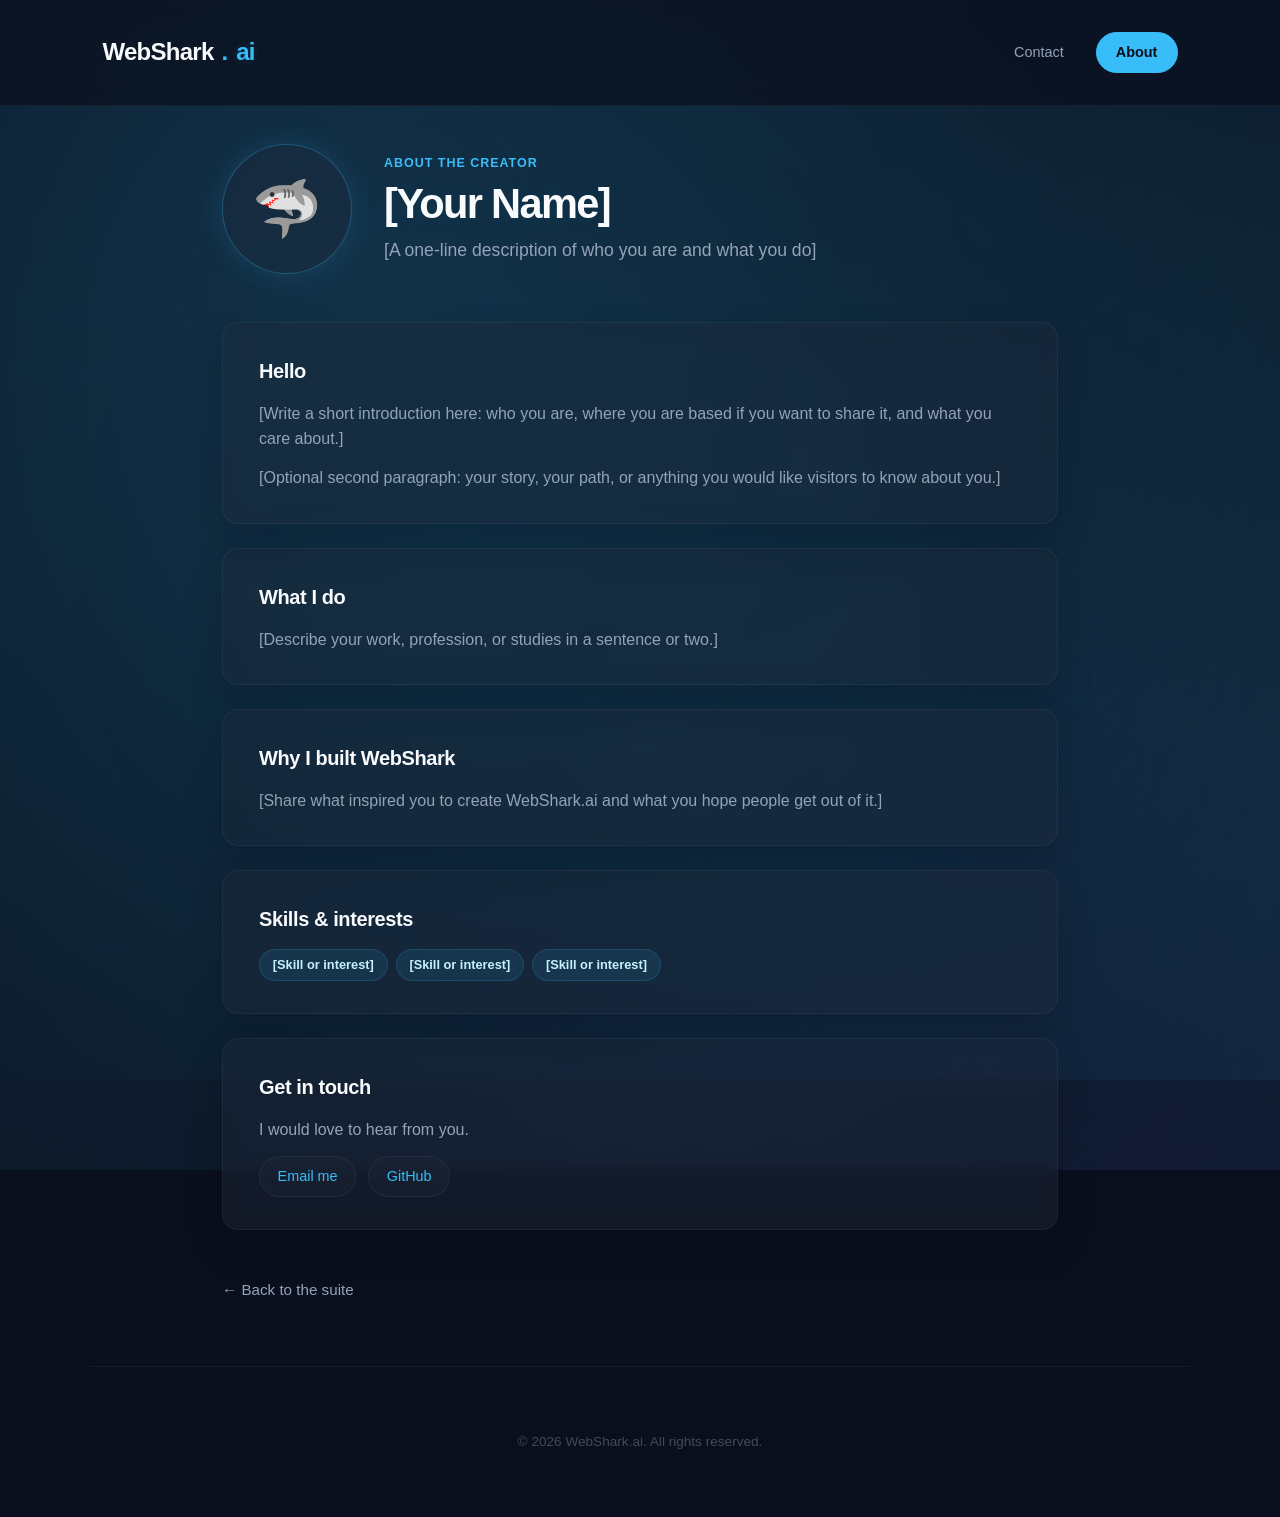
==== about.html @ a9e4b499 "Add files via upload" ====
<!DOCTYPE html>
<html lang="en">
<head>
    <meta charset="UTF-8">
    <meta name="viewport" content="width=device-width, initial-scale=1.0">
    <meta name="description" content="About the creator of WebShark.ai.">
    <meta http-equiv="Content-Security-Policy" content="default-src 'self'; script-src 'self'; style-src 'self' 'unsafe-inline'; img-src 'self' data: https:; font-src 'self' https: data:; object-src 'none'; base-uri 'self'; form-action 'self';">
    <title>About | WebShark.ai</title>
    <link rel="stylesheet" href="styles.css">
    <link rel="stylesheet" href="about.css">
</head>
<body>
    <header>
        <a href="index.html" class="logo">WebShark<span>.</span><span class="ai-glow">ai</span></a>
        <div class="header-tools">
            <nav>
                <a href="mailto:samreedcole7@gmail.com">Contact</a>
            </nav>
            <a href="about.html" class="about-btn" aria-current="page">About</a>
        </div>
    </header>

    <main class="about-main">
        <section class="about-hero">
            <div class="about-avatar" aria-hidden="true">
                <!-- Optional: replace the emoji with your photo:
                     <img src="your-photo.jpg" alt="Photo of [Your Name]"> -->
                🦈
            </div>
            <div>
                <p class="about-kicker">About the creator</p>
                <h1>[Your Name]</h1>
                <p class="about-tagline">[A one-line description of who you are and what you do]</p>
            </div>
        </section>

        <section class="about-section" aria-labelledby="about-me-title">
            <h2 id="about-me-title">Hello</h2>
            <p>[Write a short introduction here: who you are, where you are based if you want to share it, and what you care about.]</p>
            <p>[Optional second paragraph: your story, your path, or anything you would like visitors to know about you.]</p>
        </section>

        <section class="about-section" aria-labelledby="about-work-title">
            <h2 id="about-work-title">What I do</h2>
            <p>[Describe your work, profession, or studies in a sentence or two.]</p>
        </section>

        <section class="about-section" aria-labelledby="about-why-title">
            <h2 id="about-why-title">Why I built WebShark</h2>
            <p>[Share what inspired you to create WebShark.ai and what you hope people get out of it.]</p>
        </section>

        <section class="about-section" aria-labelledby="about-skills-title">
            <h2 id="about-skills-title">Skills &amp; interests</h2>
            <ul class="about-tags">
                <li>[Skill or interest]</li>
                <li>[Skill or interest]</li>
                <li>[Skill or interest]</li>
            </ul>
        </section>

        <section class="about-section" aria-labelledby="about-connect-title">
            <h2 id="about-connect-title">Get in touch</h2>
            <p>I would love to hear from you.</p>
            <div class="about-links">
                <a href="mailto:samreedcole7@gmail.com">Email me</a>
                <a href="https://github.com/sagexmeta" rel="noopener">GitHub</a>
                <!-- Add more links, for example:
                <a href="https://www.linkedin.com/in/your-profile" rel="noopener">LinkedIn</a> -->
            </div>
        </section>

        <a href="index.html" class="about-back">&larr; Back to the suite</a>
    </main>

    <footer>
        &copy; 2026 WebShark.ai. All rights reserved.
    </footer>
</body>
</html>
---- styles.css ----
:root {
    --bg-dark: #0a0f1d;
    --text-main: #f8fafc;
    --text-muted: #94a3b8;
    --accent: #38bdf8;
    --accent-glow: rgba(56, 189, 248, 0.15);
    --card-bg: rgba(30, 41, 59, 0.4);
    --card-border: rgba(255, 255, 255, 0.05);
    --current-shift-x: 0px;
    --current-shift-y: 0px;
}

* {
    box-sizing: border-box;
    margin: 0;
    padding: 0;
}

html {
    scroll-behavior: smooth;
}

body {
    font-family: -apple-system, BlinkMacSystemFont, 'Segoe UI', Roboto, Helvetica, Arial, sans-serif;
    background-color: var(--bg-dark);
    color: var(--text-main);
    overflow-x: hidden;
    line-height: 1.6;
}

body.panel-open {
    overflow: hidden;
}

.sr-only {
    position: absolute;
    width: 1px;
    height: 1px;
    padding: 0;
    margin: -1px;
    overflow: hidden;
    clip: rect(0, 0, 0, 0);
    white-space: nowrap;
    border: 0;
}

/* Ambient Living Background Animation */
body::before {
    content: '';
    position: fixed;
    top: -20%;
    left: -20%;
    width: 140%;
    height: 140%;
    background: radial-gradient(circle at 30% 40%, rgba(14, 116, 144, 0.15) 0%, transparent 40%),
                radial-gradient(circle at 70% 60%, rgba(56, 189, 248, 0.1) 0%, transparent 50%);
    background-size: 150% 150%;
    z-index: -1;
    transform: translate(var(--scroll-x, 0px), var(--scroll-y, 0px));
    will-change: transform;
    transition: transform 0.6s cubic-bezier(0.16, 1, 0.3, 1);
    animation: deepSeaDrift 28s ease-in-out infinite alternate;
}

/* Second aurora layer */
body::after {
    content: '';
    position: fixed;
    inset: -30%;
    background: radial-gradient(circle at 20% 20%, rgba(56, 189, 248, 0.16) 0%, transparent 45%),
                radial-gradient(circle at 80% 30%, rgba(45, 212, 191, 0.14) 0%, transparent 45%),
                radial-gradient(circle at 50% 80%, rgba(99, 102, 241, 0.12) 0%, transparent 50%);
    z-index: -1;
    pointer-events: none;
    background-size: 180% 180%;
    animation: auroraDrift 22s ease-in-out infinite alternate;
    will-change: background-position, transform;
}

/* Soft glow following cursor */
#cursor-glow {
    position: fixed;
    top: 0;
    left: 0;
    width: 600px;
    height: 600px;
    border-radius: 50%;
    background: radial-gradient(circle, rgba(56, 189, 248, 0.10) 0%, transparent 70%);
    transform: translate3d(var(--glow-x, 50vw), var(--glow-y, 50vh), 0) translate(-50%, -50%);
    z-index: -1;
    pointer-events: none;
    transition: opacity 0.4s ease;
    opacity: 0;
    will-change: transform;
}

body.glow-active #cursor-glow {
    opacity: 1;
}

#ocean-currents {
    position: fixed;
    inset: -15%;
    z-index: -1;
    pointer-events: none;
    overflow: hidden;
    transform: translate3d(var(--current-shift-x), var(--current-shift-y), 0);
    transition: transform 0.8s cubic-bezier(0.16, 1, 0.3, 1);
    opacity: 0.9;
}

#ocean-currents::before,
#ocean-currents::after {
    content: '';
    position: absolute;
    inset: 0;
    border-radius: 50%;
    filter: blur(26px);
    opacity: 0.55;
}

#ocean-currents::before {
    background:
        radial-gradient(circle at 20% 25%, rgba(45, 212, 191, 0.15), transparent 28%),
        linear-gradient(120deg, transparent 0%, rgba(56, 189, 248, 0.16) 38%, transparent 70%),
        linear-gradient(210deg, transparent 8%, rgba(125, 211, 252, 0.12) 48%, transparent 76%);
    background-size: 120% 120%, 150% 55%, 150% 55%;
    animation: currentRibbon 22s linear infinite;
}

#ocean-currents::after {
    inset: 8% -10%;
    background:
        radial-gradient(circle at 75% 35%, rgba(56, 189, 248, 0.13), transparent 26%),
        linear-gradient(90deg, transparent 18%, rgba(14, 165, 233, 0.16) 50%, transparent 82%);
    background-size: 120% 120%, 180% 60%;
    animation: currentRibbonReverse 30s linear infinite;
}

/* Rising bubble particles canvas */
#bubble-field {
    position: fixed;
    inset: 0;
    z-index: -1;
    pointer-events: none;
}

@keyframes auroraDrift {
    0% {
        background-position: 0% 0%;
        transform: rotate(0deg) scale(1);
    }
    50% {
        background-position: 60% 40%;
        transform: rotate(2deg) scale(1.05);
    }
    100% {
        background-position: 100% 100%;
        transform: rotate(-2deg) scale(1.02);
    }
}

@keyframes deepSeaDrift {
    0% {
        background-position: 0% 0%, 15% 20%;
    }
    100% {
        background-position: 14% 12%, 90% 86%;
    }
}

@keyframes currentRibbon {
    0% {
        transform: translate3d(-4%, -2%, 0) rotate(-5deg) scale(1);
        background-position: 0% 30%, 0% 50%, 0% 60%;
    }
    100% {
        transform: translate3d(4%, 3%, 0) rotate(5deg) scale(1.04);
        background-position: 100% 70%, 100% 45%, 100% 40%;
    }
}

@keyframes currentRibbonReverse {
    0% {
        transform: translate3d(5%, 4%, 0) rotate(4deg) scale(1.02);
        background-position: 100% 45%, 100% 50%;
    }
    100% {
        transform: translate3d(-5%, -4%, 0) rotate(-4deg) scale(1.06);
        background-position: 0% 65%, 0% 45%;
    }
}

@media (prefers-reduced-motion: reduce) {
    body::before,
    body::after,
    #ocean-currents::before,
    #ocean-currents::after {
        animation: none;
    }
    #bubble-field,
    #cursor-glow,
    #ocean-currents {
        display: none;
    }
}

/* Scroll progress bar */
#scroll-progress-bar {
    position: fixed;
    top: 0;
    left: 0;
    height: 3px;
    width: var(--scroll-progress, 0%);
    background: linear-gradient(to right, #0e7490, var(--accent), #7dd3fc);
    box-shadow: 0 0 8px rgba(56, 189, 248, 0.6);
    z-index: 1000;
    transition: width 0.1s linear;
}

/* Scroll cue chevron */
.scroll-cue {
    background: none;
    border: none;
    color: var(--text-muted);
    font-size: 0.85rem;
    font-family: inherit;
    display: flex;
    flex-direction: column;
    align-items: center;
    justify-content: center;
    gap: 0.25rem;
    cursor: pointer;
    margin-top: 1.5rem;
    letter-spacing: 0.03em;
    transition: color 0.3s ease;
    width: 100%;
    animation: cueFloat 4.4s ease-in-out infinite;
}

.scroll-cue:hover {
    color: var(--accent);
}

.scroll-cue-arrow {
    font-size: 1.4rem;
    line-height: 1;
    animation: chevronBounce 1.8s ease-in-out infinite;
}

@keyframes chevronBounce {
    0%, 100% { transform: translateY(0); opacity: 0.6; }
    50% { transform: translateY(6px); opacity: 1; }
}

@keyframes cueFloat {
    0%, 100% { transform: translateY(0); }
    50% { transform: translateY(5px); }
}

/* Back to top button */
#back-to-top {
    position: fixed;
    bottom: 2rem;
    right: 2rem;
    width: 3rem;
    height: 3rem;
    border-radius: 50%;
    border: 1px solid var(--card-border);
    background: rgba(30, 41, 59, 0.7);
    backdrop-filter: blur(8px);
    -webkit-backdrop-filter: blur(8px);
    color: var(--text-main);
    font-size: 1.3rem;
    cursor: pointer;
    display: flex;
    align-items: center;
    justify-content: center;
    z-index: 500;
    opacity: 0;
    visibility: hidden;
    transform: translateY(12px) rotate(0deg);
    transition: opacity 0.4s ease, transform 0.4s cubic-bezier(0.16, 1, 0.3, 1), visibility 0.4s;
}

#back-to-top.visible {
    opacity: 1;
    visibility: visible;
    transform: translateY(0);
}

#back-to-top:hover {
    transform: translateY(-4px) rotate(-8deg);
    border-color: rgba(56, 189, 248, 0.4);
    box-shadow: 0 10px 24px rgba(0, 0, 0, 0.3), 0 0 20px var(--accent-glow);
}

/* Visible focus states */
a:focus-visible,
button:focus-visible,
input:focus-visible,
.card:focus-visible {
    outline: 2px solid var(--accent);
    outline-offset: 4px;
    box-shadow: 0 0 0 6px rgba(56, 189, 248, 0.15);
    border-radius: 4px;
}

/* Suite search box */
.suite-search-wrap {
    display: flex;
    justify-content: center;
    align-items: center;
    gap: 0.75rem;
    width: 100%;
    flex-wrap: wrap;
}

.suite-search {
    width: 100%;
    max-width: 420px;
    padding: 0.85rem 1.25rem;
    border-radius: 100px;
    border: 1px solid var(--card-border);
    background: rgba(30, 41, 59, 0.4);
    color: var(--text-main);
    font-size: 0.95rem;
    font-family: inherit;
    backdrop-filter: blur(8px);
    -webkit-backdrop-filter: blur(8px);
    transition: border-color 0.3s ease, box-shadow 0.3s ease;
}

.suite-search::placeholder {
    color: var(--text-muted);
}

.suite-search:focus {
    outline: none;
    border-color: rgba(56, 189, 248, 0.5);
    box-shadow: 0 0 0 4px rgba(56, 189, 248, 0.12);
}

.suite-toolbar {
    grid-column: 1 / -1;
    display: flex;
    flex-direction: column;
    align-items: center;
    gap: 0.75rem;
    text-align: center;
}

.suite-title {
    font-size: 1.35rem;
    font-weight: 700;
    letter-spacing: -0.02em;
}

.suite-results,
.suite-active-filter {
    color: var(--text-muted);
    font-size: 0.9rem;
}

.suite-clear {
    border: 1px solid var(--card-border);
    border-radius: 100px;
    padding: 0.65rem 1rem;
    background: rgba(30, 41, 59, 0.4);
    color: var(--text-main);
    font-family: inherit;
    font-size: 0.85rem;
    cursor: pointer;
    transition: border-color 0.25s ease, color 0.25s ease, box-shadow 0.25s ease, transform 0.2s ease;
}

.suite-clear:hover {
    border-color: rgba(56, 189, 248, 0.4);
    color: var(--accent);
    transform: translateY(-1px);
}

.suite-clear[hidden] {
    display: none;
}

/* Suite chip filter */
.suite-chips {
    grid-column: 1 / -1;
    display: flex;
    flex-wrap: wrap;
    justify-content: center;
    gap: 0.5rem;
    margin: 0.25rem 0 0.5rem 0;
}

.chip {
    font-family: inherit;
    font-size: 0.8rem;
    font-weight: 500;
    letter-spacing: 0.02em;
    color: var(--text-muted);
    background: rgba(30, 41, 59, 0.35);
    border: 1px solid var(--card-border);
    border-radius: 100px;
    padding: 0.4rem 0.95rem;
    cursor: pointer;
    backdrop-filter: blur(8px);
    -webkit-backdrop-filter: blur(8px);
    transition: color 0.25s ease, background 0.25s ease, border-color 0.25s ease, box-shadow 0.25s ease, transform 0.2s ease;
}

.chip:hover {
    color: var(--text-main);
    border-color: rgba(56, 189, 248, 0.3);
}

.chip.is-active {
    color: var(--bg-dark);
    background: var(--accent);
    border-color: var(--accent);
    box-shadow: 0 0 18px var(--accent-glow);
}

.chip.is-active:hover {
    color: var(--bg-dark);
    background: #7dd3fc;
    border-color: #7dd3fc;
}

.chip:focus-visible {
    outline: 2px solid var(--accent);
    outline-offset: 3px;
}

.suite-empty-state {
    grid-column: 1 / -1;
    text-align: center;
    color: var(--text-muted);
    padding: 2rem 0;
}

.card.filtered-out {
    display: none;
}

/* Card 3D Perspective */
.suite-grid {
    perspective: 1200px;
}

.card {
    transform-style: preserve-3d;
    transition: transform 0.5s cubic-bezier(0.16, 1, 0.3, 1),
                border-color 0.5s ease,
                box-shadow 0.5s ease;
}

/* Ambient Audio Toggle */
#audio-toggle-wrap {
    position: fixed;
    bottom: 2rem;
    left: 2rem;
    z-index: 500;
}

#yt-audio-player {
    position: absolute;
    width: 1px;
    height: 1px;
    overflow: hidden;
    opacity: 0;
    pointer-events: none;
}

#audio-toggle {
    width: 3rem;
    height: 3rem;
    border-radius: 50%;
    border: 1px solid var(--card-border);
    background: rgba(30, 41, 59, 0.7);
    backdrop-filter: blur(8px);
    -webkit-backdrop-filter: blur(8px);
    color: var(--text-main);
    font-size: 1.2rem;
    cursor: pointer;
    display: flex;
    align-items: center;
    justify-content: center;
    transition: transform 0.3s ease, border-color 0.3s ease, box-shadow 0.3s ease;
    animation: utilityBob 5.4s ease-in-out infinite;
}

#audio-toggle:hover {
    transform: scale(1.08);
    border-color: rgba(56, 189, 248, 0.4);
    box-shadow: 0 0 20px var(--accent-glow);
}

#audio-toggle[aria-pressed="true"] {
    border-color: rgba(56, 189, 248, 0.6);
    color: var(--accent);
}

/* Click Bite Feedback */
.card.bite-active {
    animation: cardBite 0.4s ease;
}

@keyframes cardBite {
    0% { transform: scale(1); }
    35% { transform: scale(0.96); }
    60% { transform: scale(1.02); }
    100% { transform: scale(1); }
}

.bite-mark {
    position: absolute;
    font-size: 1.6rem;
    pointer-events: none;
    z-index: 5;
    animation: biteMarkPop 0.6s ease forwards;
}

@keyframes biteMarkPop {
    0% { opacity: 0; transform: scale(0.4) rotate(-10deg); }
    40% { opacity: 1; transform: scale(1.1) rotate(4deg); }
    100% { opacity: 0; transform: scale(1.3) rotate(8deg); }
}

/* Swarm Easter Egg */
#shark-swarm {
    position: fixed;
    inset: 0;
    z-index: 9998;
    pointer-events: none;
    overflow: hidden;
}

.swarm-shark {
    position: absolute;
    font-size: 1.8rem;
    opacity: 0.9;
    animation: swarmSwim linear forwards;
    transform: scaleX(-1);
}

@keyframes swarmSwim {
    from { transform: scaleX(-1) translateX(0); }
    to { transform: scaleX(-1) translateX(calc(100vw + 100px)); }
}

@media (prefers-reduced-motion: reduce) {
    .scroll-cue-arrow,
    .card.bite-active,
    .bite-mark,
    .swarm-shark {
        animation: none;
    }
}

/* Header Navigation */
header {
    display: flex;
    justify-content: space-between;
    align-items: center;
    padding: 2rem 8%;
    position: fixed;
    width: 100%;
    top: 0;
    z-index: 100;
    background: rgba(10, 15, 29, 0.7);
    backdrop-filter: blur(12px);
    -webkit-backdrop-filter: blur(12px);
    border-bottom: 1px solid var(--card-border);
    animation: slideDown 0.8s cubic-bezier(0.16, 1, 0.3, 1);
}

.logo {
    font-size: 1.5rem;
    font-weight: 700;
    letter-spacing: -0.03em;
    color: var(--text-main);
    display: flex;
    align-items: center;
    gap: 0.5rem;
    text-decoration: none;
    transition: transform 0.3s ease;
}

.logo:hover {
    transform: scale(1.02);
}

.logo span {
    color: var(--accent);
}

/* Ambient AI Pulse Animation */
.logo .ai-glow {
    color: var(--accent);
    position: relative;
    display: inline-block;
    text-shadow: 0 0 10px rgba(56, 189, 248, 0.2);
    animation: aiPulse 3s cubic-bezier(0.4, 0, 0.6, 1) infinite;
    will-change: opacity, text-shadow;
}

.logo:hover .ai-glow {
    animation: aiCompute 1s cubic-bezier(0.4, 0, 0.2, 1) infinite;
    color: #fff;
}

nav a {
    color: var(--text-muted);
    text-decoration: none;
    font-size: 0.9rem;
    font-weight: 500;
    margin-left: 2.5rem;
    position: relative;
    padding: 0.2rem 0;
    transition: color 0.3s ease;
    display: inline-block;
}

.header-tools {
    display: flex;
    align-items: center;
    gap: 2rem;
}

.visitor-counter {
    display: flex;
    align-items: baseline;
    gap: 0.45rem;
    margin: 0;
    color: var(--text-muted);
    font-size: 0.75rem;
    letter-spacing: 0.04em;
}

.visitor-counter-label {
    text-transform: uppercase;
}

#visitor-count {
    color: var(--accent);
    font-size: 0.9rem;
    font-weight: 700;
    font-variant-numeric: tabular-nums;
}

nav a:hover {
    color: var(--text-main);
}

nav a::after {
    content: '';
    position: absolute;
    bottom: 0;
    left: 0;
    width: 100%;
    height: 1px;
    background: var(--accent);
    transform: scaleX(0);
    transform-origin: right;
    transition: transform 0.4s cubic-bezier(0.16, 1, 0.3, 1);
}

nav a:hover::after {
    transform: scaleX(1);
    transform-origin: left;
}

/* Hero Section */
.hero {
    min-height: 100vh;
    display: flex;
    flex-direction: column;
    justify-content: center;
    align-items: center;
    text-align: center;
    padding: 8rem 2rem 4rem 2rem;
    max-width: 900px;
    margin: 0 auto;
    width: 100%;
    position: relative;
    isolation: isolate;
}

.hero::before,
.hero::after {
    content: '';
    position: absolute;
    pointer-events: none;
    z-index: -1;
}

.hero::before {
    width: min(80vw, 720px);
    height: min(80vw, 720px);
    top: 6rem;
    left: 50%;
    transform: translateX(-50%);
    background: radial-gradient(circle, rgba(56, 189, 248, 0.18) 0%, rgba(56, 189, 248, 0.08) 35%, transparent 68%);
    filter: blur(18px);
    animation: heroBloom 8.5s ease-in-out infinite;
}

.hero::after {
    width: min(60vw, 520px);
    height: min(60vw, 520px);
    top: 8rem;
    left: 50%;
    transform: translateX(-50%);
    border-radius: 50%;
    border: 1px solid rgba(125, 211, 252, 0.14);
    animation: heroHaloSpin 18s linear infinite;
}

.badge {
    appearance: none;
    background: rgba(56, 189, 248, 0.1);
    border: 1px solid rgba(56, 189, 248, 0.2);
    color: var(--accent);
    padding: 0.5rem 1.2rem;
    border-radius: 100px;
    font-size: 0.8rem;
    font-weight: 600;
    letter-spacing: 0.05em;
    margin-bottom: 2rem;
    animation: fadeIn 1s ease-out;
    cursor: pointer;
    user-select: none;
    transition: background 0.3s ease, border-color 0.3s ease, color 0.3s ease, transform 0.2s ease;
    box-shadow: 0 0 0 rgba(56, 189, 248, 0);
    animation: fadeIn 1s ease-out, badgeFloat 5s ease-in-out infinite 1s;
}

.badge:hover {
    background: rgba(56, 189, 248, 0.2);
    transform: scale(1.03);
}

.badge.shark-active {
    background: rgba(244, 63, 94, 0.15);
    border-color: rgba(244, 63, 94, 0.4);
    color: #f43f5e;
}

.badge.shark-active:hover {
    background: rgba(244, 63, 94, 0.25);
}

h1 {
    font-size: 3.5rem;
    font-weight: 800;
    letter-spacing: -0.04em;
    line-height: 1.15;
    margin-bottom: 1.5rem;
    animation: slideUp 1s cubic-bezier(0.16, 1, 0.3, 1);
    text-shadow: 0 0 24px rgba(56, 189, 248, 0.08);
}

h1 span {
    background: linear-gradient(to right, #fff, var(--accent));
    -webkit-background-clip: text;
    -webkit-text-fill-color: transparent;
}

.hero p {
    font-size: 1.2rem;
    color: var(--text-muted);
    max-width: 600px;
    margin-bottom: 3rem;
    animation: slideUp 1.2s cubic-bezier(0.16, 1, 0.3, 1);
}

/* Interactive Suite Grid */
.suite-grid {
    display: grid;
    grid-template-columns: repeat(auto-fit, minmax(280px, 1fr));
    gap: 2rem;
    width: 100%;
    max-width: 1100px;
    padding: 4rem 2rem;
    margin: 0 auto;
}

.reveal {
    opacity: 0;
    transform: translateY(30px);
    transition: opacity 0.8s cubic-bezier(0.16, 1, 0.3, 1), 
                transform 0.8s cubic-bezier(0.16, 1, 0.3, 1);
}

.reveal.active {
    opacity: 1;
    transform: translateY(0);
}

.card {
    background: var(--card-bg);
    border: 1px solid var(--card-border);
    border-radius: 16px;
    padding: 2.5rem;
    backdrop-filter: blur(8px);
    -webkit-backdrop-filter: blur(8px);
    transition: transform 0.5s cubic-bezier(0.16, 1, 0.3, 1), 
                border-color 0.5s ease, 
                box-shadow 0.5s ease;
    position: relative;
    overflow: hidden;
    box-shadow: 0 18px 36px rgba(2, 6, 23, 0.18);
    text-decoration: none;
    color: inherit;
}

.card > * {
    position: relative;
    z-index: 2;
}

.card::before {
    content: '';
    position: absolute;
    top: 0;
    left: 0;
    width: 100%;
    height: 100%;
    background: radial-gradient(350px circle at var(--mouse-x, 50%) var(--mouse-y, 50%), rgba(56, 189, 248, 0.08), transparent 60%);
    z-index: 1;
    opacity: 0;
    transition: opacity 0.4s ease;
    pointer-events: none;
}

.card::after {
    content: '';
    position: absolute;
    inset: -35%;
    background: linear-gradient(
        120deg,
        transparent 28%,
        rgba(125, 211, 252, 0.05) 42%,
        rgba(125, 211, 252, 0.22) 50%,
        rgba(45, 212, 191, 0.08) 58%,
        transparent 72%
    );
    opacity: 0.8;
    transform: translateX(-65%) rotate(8deg);
    animation: cardCurrentSweep 8s linear infinite;
    animation-delay: var(--card-phase, 0s);
    z-index: 1;
    pointer-events: none;
}

.card:hover::before {
    opacity: 1;
}

.card:hover {
    transform: translateY(-6px) scale(1.01);
    border-color: rgba(56, 189, 248, 0.3);
    box-shadow: 0 20px 40px rgba(0, 0, 0, 0.3), 0 0 30px var(--accent-glow);
}

.card-icon {
    font-size: 2rem;
    margin-bottom: 1.5rem;
    color: var(--accent);
    display: inline-block;
    transition: transform 0.4s cubic-bezier(0.175, 0.885, 0.32, 1.275), filter 0.3s ease;
    animation: iconDrift 4.8s ease-in-out infinite;
    animation-delay: var(--card-phase, 0s);
}

.card:hover .card-icon {
    transform: scale(1.2) rotate(5deg);
}

.card h3 {
    font-size: 1.3rem;
    font-weight: 600;
    margin-bottom: 0.75rem;
    letter-spacing: -0.01em;
    transition: color 0.3s ease;
}

.card-meta {
    display: flex;
    flex-wrap: wrap;
    gap: 0.45rem;
    margin-bottom: 0.85rem;
}

.card-pill {
    display: inline-flex;
    align-items: center;
    padding: 0.2rem 0.6rem;
    border-radius: 100px;
    background: rgba(56, 189, 248, 0.1);
    border: 1px solid rgba(56, 189, 248, 0.16);
    color: #c5f1ff;
    font-size: 0.72rem;
    font-weight: 600;
    letter-spacing: 0.03em;
    text-transform: uppercase;
}

.card-pill-external {
    background: rgba(255, 255, 255, 0.05);
    border-color: rgba(255, 255, 255, 0.08);
    color: var(--text-muted);
}

.card:hover h3 {
    color: var(--accent);
}

.card p {
    color: var(--text-muted);
    font-size: 0.95rem;
}

.feedback-harbor {
    width: 100%;
    max-width: 1100px;
    margin: 0 auto 4rem auto;
    padding: 0 2rem 2rem 2rem;
}

.feedback-shell {
    background: rgba(30, 41, 59, 0.32);
    border: 1px solid var(--card-border);
    border-radius: 24px;
    padding: 2rem;
    backdrop-filter: blur(10px);
    -webkit-backdrop-filter: blur(10px);
    box-shadow: 0 24px 48px rgba(2, 6, 23, 0.24);
}

.feedback-intro {
    display: flex;
    flex-direction: column;
    gap: 0.8rem;
    margin-bottom: 1.75rem;
}

.feedback-kicker {
    color: var(--accent);
    font-size: 0.78rem;
    font-weight: 700;
    letter-spacing: 0.08em;
    text-transform: uppercase;
}

.feedback-intro h2 {
    font-size: 1.9rem;
    letter-spacing: -0.03em;
}

.feedback-intro p,
.feedback-note,
.feedback-summary {
    color: var(--text-muted);
}

.feedback-layout {
    display: grid;
    grid-template-columns: minmax(280px, 360px) minmax(0, 1fr);
    gap: 1.5rem;
    align-items: start;
}

.feedback-form,
.feedback-board {
    background: rgba(10, 15, 29, 0.52);
    border: 1px solid var(--card-border);
    border-radius: 18px;
    padding: 1.35rem;
}

.feedback-form {
    display: flex;
    flex-direction: column;
    gap: 1rem;
}

.feedback-field {
    display: flex;
    flex-direction: column;
    gap: 0.55rem;
}

.feedback-field label,
.feedback-field legend {
    font-size: 0.9rem;
    font-weight: 600;
    color: var(--text-main);
}

.feedback-apps-field {
    border: none;
    padding: 0;
    margin: 0;
}

.feedback-input,
.feedback-select,
.feedback-textarea {
    width: 100%;
    border: 1px solid var(--card-border);
    border-radius: 12px;
    background: rgba(30, 41, 59, 0.55);
    color: var(--text-main);
    font: inherit;
    padding: 0.8rem 0.95rem;
    transition: border-color 0.25s ease, box-shadow 0.25s ease;
}

.feedback-input::placeholder,
.feedback-textarea::placeholder {
    color: var(--text-muted);
}

.feedback-input:focus,
.feedback-select:focus,
.feedback-textarea:focus {
    outline: none;
    border-color: rgba(56, 189, 248, 0.5);
    box-shadow: 0 0 0 4px rgba(56, 189, 248, 0.12);
}

.feedback-textarea {
    min-height: 160px;
    resize: vertical;
}

.feedback-meta {
    display: flex;
    justify-content: flex-end;
    color: var(--text-muted);
    font-size: 0.78rem;
}

.feedback-apps {
    display: flex;
    flex-wrap: wrap;
    gap: 0.65rem;
}

.feedback-app-option {
    position: relative;
}

.feedback-app-option input {
    position: absolute;
    opacity: 0;
    pointer-events: none;
}

.feedback-app-option label {
    display: inline-flex;
    align-items: center;
    min-height: 2.2rem;
    padding: 0.45rem 0.9rem;
    border-radius: 999px;
    border: 1px solid var(--card-border);
    background: rgba(30, 41, 59, 0.45);
    color: var(--text-muted);
    cursor: pointer;
    transition: transform 0.2s ease, border-color 0.2s ease, color 0.2s ease, box-shadow 0.2s ease;
}

.feedback-app-option label:hover {
    transform: translateY(-1px);
    border-color: rgba(56, 189, 248, 0.3);
    color: var(--text-main);
}

.feedback-app-option input:checked + label {
    color: var(--bg-dark);
    background: var(--accent);
    border-color: var(--accent);
    box-shadow: 0 0 18px var(--accent-glow);
}

.feedback-app-option input:focus-visible + label {
    outline: 2px solid var(--accent);
    outline-offset: 3px;
}

.feedback-submit {
    border: none;
    border-radius: 12px;
    padding: 0.85rem 1rem;
    background: linear-gradient(135deg, #38bdf8, #7dd3fc);
    color: var(--bg-dark);
    font: inherit;
    font-weight: 700;
    cursor: pointer;
    transition: transform 0.2s ease, box-shadow 0.2s ease, opacity 0.2s ease;
}

.feedback-submit:hover {
    transform: translateY(-1px);
    box-shadow: 0 10px 22px rgba(56, 189, 248, 0.22);
}

.feedback-submit:disabled {
    cursor: not-allowed;
    opacity: 0.6;
    transform: none;
    box-shadow: none;
}

.feedback-board-header {
    display: flex;
    justify-content: space-between;
    gap: 1rem;
    align-items: baseline;
    margin-bottom: 1rem;
}

.feedback-board-header h3 {
    font-size: 1rem;
    letter-spacing: 0.01em;
}

.feedback-entries {
    display: flex;
    flex-direction: column;
    gap: 0.9rem;
}

.feedback-empty {
    color: var(--text-muted);
    text-align: center;
    padding: 2rem 1rem;
}

.feedback-entry {
    border: 1px solid var(--card-border);
    border-radius: 16px;
    background: rgba(30, 41, 59, 0.45);
    padding: 1rem;
    display: flex;
    flex-direction: column;
    gap: 0.8rem;
}

.feedback-entry-header {
    display: flex;
    justify-content: space-between;
    gap: 1rem;
    align-items: flex-start;
}

.feedback-entry-author {
    display: flex;
    flex-direction: column;
    gap: 0.15rem;
}

.feedback-entry-author strong {
    font-size: 0.98rem;
}

.feedback-entry-date,
.feedback-rating,
.feedback-vote-count {
    color: var(--text-muted);
    font-size: 0.8rem;
}

.feedback-rating {
    color: #fde68a;
    white-space: nowrap;
}

.feedback-entry-message {
    color: var(--text-main);
    line-height: 1.55;
}

.feedback-entry-apps {
    display: flex;
    flex-wrap: wrap;
    gap: 0.45rem;
}

.feedback-entry-app {
    padding: 0.2rem 0.55rem;
    border-radius: 999px;
    background: rgba(56, 189, 248, 0.1);
    border: 1px solid rgba(56, 189, 248, 0.16);
    color: #c5f1ff;
    font-size: 0.72rem;
    font-weight: 600;
    letter-spacing: 0.03em;
    text-transform: uppercase;
}

.feedback-entry-actions {
    display: flex;
    align-items: center;
    gap: 0.55rem;
}

.feedback-vote-button {
    display: inline-flex;
    align-items: center;
    justify-content: center;
    width: 2rem;
    height: 2rem;
    border-radius: 999px;
    border: 1px solid var(--card-border);
    background: rgba(10, 15, 29, 0.48);
    color: var(--text-muted);
    font: inherit;
    cursor: pointer;
    transition: transform 0.2s ease, border-color 0.2s ease, color 0.2s ease, background 0.2s ease;
}

.feedback-vote-button:hover {
    transform: translateY(-1px);
    color: var(--text-main);
    border-color: rgba(56, 189, 248, 0.3);
}

.feedback-vote-button.is-active {
    color: var(--bg-dark);
    background: var(--accent);
    border-color: var(--accent);
}

/* Custom Dynamic Shark Cursor Layout */
.shark-cursor-mode, .shark-cursor-mode * {
    cursor: none !important;
}

#custom-shark-cursor {
    position: fixed;
    top: 0;
    left: 0;
    font-size: 2.5rem;
    pointer-events: none;
    z-index: 99999;
    transform: translate(-50%, -50%);
    display: none;
    user-select: none;
    will-change: transform;
}

.shark-cursor-mode #custom-shark-cursor {
    display: block;
}

/* Black & White Emojis with Hover Color Effect */
.card-icon,
#custom-shark-cursor,
.swarm-shark,
.fin,
.audio-icon,
.scroll-cue-arrow {
    filter: grayscale(100%);
    transition: filter 0.3s ease, transform 0.3s ease;
}

.card-icon:hover,
#custom-shark-cursor:hover,
.swarm-shark:hover,
.fin:hover,
.audio-icon:hover,
.scroll-cue-arrow:hover,
.card:hover .card-icon {
    filter: grayscale(0%);
}

/* Footer */
footer {
    text-align: center;
    padding: 4rem 2rem;
    color: rgba(148, 163, 184, 0.4);
    font-size: 0.85rem;
    border-top: 1px solid var(--card-border);
    max-width: 1100px;
    margin: 0 auto;
}

/* Keyframe Animations */
@keyframes fadeIn {
    from { opacity: 0; }
    to { opacity: 1; }
}

@keyframes slideUp {
    from { opacity: 0; transform: translateY(30px); }
    to { opacity: 1; transform: translateY(0); }
}

@keyframes slideDown {
    from { opacity: 0; transform: translateY(-20px); }
    to { opacity: 1; transform: translateY(0); }
}

@keyframes badgeFloat {
    0%, 100% {
        box-shadow: 0 0 0 rgba(56, 189, 248, 0);
        border-color: rgba(56, 189, 248, 0.2);
    }
    50% {
        box-shadow: 0 12px 30px rgba(56, 189, 248, 0.12);
        border-color: rgba(125, 211, 252, 0.4);
    }
}

@keyframes heroBloom {
    0%, 100% {
        opacity: 0.65;
        transform: translateX(-50%) scale(0.96);
    }
    50% {
        opacity: 1;
        transform: translateX(-50%) scale(1.04);
    }
}

@keyframes heroHaloSpin {
    0% {
        opacity: 0.14;
        transform: translateX(-50%) rotate(0deg) scale(0.96);
    }
    50% {
        opacity: 0.22;
        transform: translateX(-50%) rotate(180deg) scale(1.02);
    }
    100% {
        opacity: 0.14;
        transform: translateX(-50%) rotate(360deg) scale(0.96);
    }
}

@keyframes cardCurrentSweep {
    0% {
        transform: translateX(-68%) rotate(8deg);
    }
    100% {
        transform: translateX(68%) rotate(8deg);
    }
}

@keyframes iconDrift {
    0%, 100% {
        opacity: 0.88;
    }
    50% {
        opacity: 1;
    }
}

@keyframes utilityBob {
    0%, 100% {
        box-shadow: 0 0 0 rgba(56, 189, 248, 0);
    }
    50% {
        box-shadow: 0 0 18px rgba(56, 189, 248, 0.12);
    }
}

@keyframes aiPulse {
    0%, 100% {
        opacity: 0.8;
        text-shadow: 0 0 8px rgba(56, 189, 248, 0.1);
        transform: scale(1);
    }
    50% {
        opacity: 1;
        text-shadow: 0 0 18px rgba(56, 189, 248, 0.6), 0 0 28px rgba(56, 189, 248, 0.2);
        transform: scale(1.03);
    }
}

@keyframes aiCompute {
    0%, 100% {
        text-shadow: 0 0 12px rgba(56, 189, 248, 0.4);
    }
    50% {
        text-shadow: 0 0 22px rgba(56, 189, 248, 0.8), 0 0 30px rgba(56, 189, 248, 0.4);
    }
}

@media (max-width: 768px) {
    h1 { font-size: 2.5rem; }
    header { padding: 1.5rem 5%; }
    .header-tools {
        gap: 1rem;
    }
    nav { display: none; }
    .header-tools { gap: 0; }
    .hero::before,
    .hero::after {
        width: min(100vw, 520px);
        height: min(100vw, 520px);
    }
    .suite-search-wrap {
        flex-direction: column;
    }
    .suite-clear {
        width: 100%;
        max-width: 420px;
    }
    .feedback-layout {
        grid-template-columns: 1fr;
    }
    .feedback-board-header,
    .feedback-entry-header {
        flex-direction: column;
        align-items: flex-start;
    }
}

.hero-title {
  color: #f8fafc;
  font-family: system-ui, sans-serif;
  font-size: 3.5rem;
  font-weight: 800;
}

.shimmer-word {
  background: linear-gradient(
    to right,
    #38bdf8 20%,
    #ffffff 40%,
    #ffffff 60%,
    #38bdf8 80%
  );
  background-size: 200% auto;
  -webkit-background-clip: text;
  background-clip: text;
  -webkit-text-fill-color: transparent;
  animation: textShimmer 3.5s linear infinite;
}

@keyframes textShimmer {
  0% {
    background-position: 200% center;
  }
  100% {
    background-position: -200% center;
  }
}

/* ============================================================
   Feature: Keyboard Shortcuts Overlay (#5)
   ============================================================ */
.overlay {
    position: fixed;
    inset: 0;
    z-index: 9000;
    display: flex;
    align-items: center;
    justify-content: center;
    padding: 2rem;
    background: rgba(10, 15, 29, 0.55);
    backdrop-filter: blur(6px);
    -webkit-backdrop-filter: blur(6px);
    animation: overlayFadeIn 0.18s ease-out;
}

.overlay[hidden] {
    display: none;
}

@keyframes overlayFadeIn {
    from { opacity: 0; }
    to { opacity: 1; }
}

.overlay-card {
    background: var(--card-bg);
    border: 1px solid var(--card-border);
    border-radius: 16px;
    padding: 2rem 2.25rem;
    max-width: 480px;
    width: 100%;
    backdrop-filter: blur(12px);
    -webkit-backdrop-filter: blur(12px);
    box-shadow: 0 30px 60px rgba(0, 0, 0, 0.5), 0 0 30px var(--accent-glow);
    animation: overlayCardIn 0.22s cubic-bezier(0.16, 1, 0.3, 1);
}

@keyframes overlayCardIn {
    from { opacity: 0; transform: translateY(8px) scale(0.98); }
    to { opacity: 1; transform: translateY(0) scale(1); }
}

.overlay-card h2 {
    font-size: 1.4rem;
    font-weight: 700;
    letter-spacing: -0.02em;
    margin-bottom: 0.25rem;
    color: var(--text-main);
}

.overlay-sub {
    color: var(--text-muted);
    font-size: 0.9rem;
    margin-bottom: 1.5rem;
}

.shortcut-list {
    list-style: none;
    display: flex;
    flex-direction: column;
    gap: 0.6rem;
    margin-bottom: 1.5rem;
}

.shortcut-list li {
    display: flex;
    align-items: center;
    gap: 0.6rem;
    color: var(--text-main);
    font-size: 0.95rem;
}

.shortcut-list li span {
    color: var(--text-muted);
}

.shortcut-list .shortcut-list-kbd-group {
    display: inline-flex;
    gap: 0.3rem;
}

.overlay kbd {
    display: inline-block;
    min-width: 1.6rem;
    text-align: center;
    padding: 0.15rem 0.5rem;
    font-family: ui-monospace, SFMono-Regular, Menlo, Consolas, monospace;
    font-size: 0.78rem;
    font-weight: 600;
    color: var(--text-main);
    background: rgba(56, 189, 248, 0.08);
    border: 1px solid var(--card-border);
    border-bottom-width: 2px;
    border-radius: 6px;
    line-height: 1.2;
}

.overlay-close {
    background: var(--accent);
    color: var(--bg-dark);
    border: none;
    border-radius: 100px;
    padding: 0.55rem 1.4rem;
    font-family: inherit;
    font-size: 0.9rem;
    font-weight: 600;
    cursor: pointer;
    transition: background 0.2s ease, transform 0.2s ease;
}

.overlay-close:hover {
    background: #7dd3fc;
    transform: translateY(-1px);
}

.overlay-card:focus {
    outline: none;
}

@media (prefers-reduced-motion: reduce) {
    .overlay,
    .overlay-card {
        animation: none;
    }
}

/* ============================================================
   Feature: Card Sonar Ping (#8)
   ============================================================ */
.sonar-ping {
    position: absolute;
    inset: 0;
    pointer-events: none;
    border: 1px solid var(--accent);
    border-radius: inherit;
    opacity: 0;
    transform: scale(0);
    z-index: 2;
    animation: sonarPing 0.7s cubic-bezier(0.16, 1, 0.3, 1) forwards;
}

@keyframes sonarPing {
    0%   { opacity: 0.6; transform: scale(0); }
    100% { opacity: 0;   transform: scale(1.4); }
}

@media (prefers-reduced-motion: reduce) {
    .sonar-ping {
        animation: none;
        display: none;
    }
}

/* ============================================================
   Feature: SharkBoard Pop-up Panel
   ============================================================ */

/* SharkBoard Toggle Button */
.sharkboard-toggle {
    position: fixed;
    bottom: 2rem;
    right: 5.5rem;
    width: 3rem;
    height: 3rem;
    border-radius: 50%;
    border: 1px solid var(--card-border);
    background: rgba(30, 41, 59, 0.7);
    backdrop-filter: blur(8px);
    -webkit-backdrop-filter: blur(8px);
    color: var(--text-main);
    font-size: 1.3rem;
    cursor: pointer;
    display: flex;
    align-items: center;
    justify-content: center;
    z-index: 500;
    transition: transform 0.3s ease, border-color 0.3s ease, box-shadow 0.3s ease;
    animation: utilityBob 6s ease-in-out infinite;
}

.sharkboard-toggle:hover {
    transform: scale(1.08);
    border-color: rgba(56, 189, 248, 0.4);
    box-shadow: 0 0 20px var(--accent-glow);
}

.sharkboard-icon {
    filter: grayscale(100%);
    transition: filter 0.3s ease;
}

.sharkboard-toggle:hover .sharkboard-icon {
    filter: grayscale(0%);
}

/* SharkBoard Panel */
.sharkboard-panel {
    position: fixed;
    right: 0;
    top: 0;
    width: min(420px, 100vw);
    height: 100vh;
    background: rgba(10, 15, 29, 0.95);
    backdrop-filter: blur(12px);
    -webkit-backdrop-filter: blur(12px);
    border-left: 1px solid var(--card-border);
    box-shadow: -10px 0 40px rgba(0, 0, 0, 0.4);
    z-index: 8500;
    display: flex;
    flex-direction: column;
    transform: translateX(100%);
    transition: transform 0.3s cubic-bezier(0.16, 1, 0.3, 1);
    overflow-y: auto;
    overscroll-behavior: contain;
}

.sharkboard-panel:not([hidden]) {
    transform: translateX(0);
}

.sharkboard-panel[hidden] {
    display: none;
}

.sharkboard-header {
    padding: 1.5rem;
    border-bottom: 1px solid var(--card-border);
    position: relative;
}

.sharkboard-header h2 {
    font-size: 1.4rem;
    font-weight: 700;
    margin-bottom: 0.25rem;
    color: var(--text-main);
}

.sharkboard-subtitle {
    font-size: 0.85rem;
    color: var(--text-muted);
    margin: 0;
}

.sharkboard-close {
    position: absolute;
    top: 1rem;
    right: 1rem;
    background: none;
    border: none;
    color: var(--text-main);
    font-size: 1.8rem;
    cursor: pointer;
    display: flex;
    align-items: center;
    justify-content: center;
    width: 2.5rem;
    height: 2.5rem;
    border-radius: 50%;
    transition: background 0.2s ease, color 0.2s ease;
}

.sharkboard-close:hover {
    background: rgba(56, 189, 248, 0.1);
    color: var(--accent);
}

.sharkboard-content {
    flex: 1;
    overflow-y: auto;
    display: flex;
    flex-direction: column;
}

.sharkboard-section {
    padding: 1.5rem;
    border-bottom: 1px solid var(--card-border);
}

.sharkboard-section h3 {
    font-size: 0.95rem;
    font-weight: 600;
    margin-bottom: 1rem;
    color: var(--text-main);
    letter-spacing: 0.02em;
}

.sharkboard-textarea {
    width: 100%;
    height: 120px;
    padding: 0.75rem;
    border: 1px solid var(--card-border);
    background: rgba(30, 41, 59, 0.4);
    border-radius: 8px;
    color: var(--text-main);
    font-size: 0.9rem;
    font-family: inherit;
    resize: vertical;
    transition: border-color 0.3s ease, box-shadow 0.3s ease;
    backdrop-filter: blur(8px);
    -webkit-backdrop-filter: blur(8px);
}

.sharkboard-textarea::placeholder {
    color: var(--text-muted);
}

.sharkboard-textarea:focus {
    outline: none;
    border-color: rgba(56, 189, 248, 0.5);
    box-shadow: 0 0 0 3px rgba(56, 189, 248, 0.1);
}

.sharkboard-input-info {
    display: flex;
    justify-content: flex-end;
    font-size: 0.8rem;
    color: var(--text-muted);
    margin-top: 0.5rem;
}

.sharkboard-submit {
    width: 100%;
    padding: 0.65rem 1rem;
    margin-top: 1rem;
    background: var(--accent);
    color: var(--bg-dark);
    border: none;
    border-radius: 8px;
    font-size: 0.9rem;
    font-weight: 600;
    cursor: pointer;
    transition: background 0.2s ease, transform 0.2s ease, box-shadow 0.2s ease;
}

.sharkboard-submit:hover {
    background: #7dd3fc;
    transform: translateY(-1px);
    box-shadow: 0 4px 12px rgba(56, 189, 248, 0.3);
}

.sharkboard-submit:active {
    transform: translateY(0);
}

.sharkboard-submit:disabled {
    cursor: not-allowed;
    opacity: 0.6;
    transform: none;
    box-shadow: none;
}

.sharkboard-posts {
    flex: 1;
    overflow-y: auto;
    display: flex;
    flex-direction: column;
    gap: 0.75rem;
}

.sharkboard-empty {
    text-align: center;
    color: var(--text-muted);
    padding: 2rem 1rem;
    font-size: 0.9rem;
}

.sharkboard-post {
    background: rgba(30, 41, 59, 0.5);
    border: 1px solid var(--card-border);
    border-radius: 8px;
    padding: 1rem;
    animation: slideUp 0.3s cubic-bezier(0.16, 1, 0.3, 1);
}

.sharkboard-post-meta {
    display: flex;
    justify-content: space-between;
    align-items: center;
    margin-bottom: 0.75rem;
    font-size: 0.8rem;
    color: var(--text-muted);
}

.sharkboard-post-author {
    font-weight: 600;
    color: var(--accent);
}

.sharkboard-post-content {
    color: var(--text-main);
    font-size: 0.9rem;
    line-height: 1.5;
    word-wrap: break-word;
    margin-bottom: 0.75rem;
}

.sharkboard-post-actions {
    display: flex;
    flex-wrap: wrap;
    gap: 0.5rem;
    font-size: 0.85rem;
}

.sharkboard-post-action {
    background: none;
    border: none;
    color: var(--text-muted);
    cursor: pointer;
    padding: 0.25rem 0.5rem;
    border-radius: 4px;
    transition: color 0.2s ease, background 0.2s ease;
}

.sharkboard-post-action:hover {
    color: var(--accent);
    background: rgba(56, 189, 248, 0.1);
}

@media (max-width: 640px) {
    .sharkboard-panel {
        width: 100vw;
    }
    
    .sharkboard-toggle {
        bottom: 1rem;
        right: 4.5rem;
    }
}

@media (prefers-reduced-motion: reduce) {
    .sharkboard-panel {
        transition: none;
    }
    
    .sharkboard-post {
        animation: none;
    }

    .badge,
    .scroll-cue,
    #audio-toggle,
    .sharkboard-toggle,
    .card::after,
    .card-icon,
    .hero::before,
    .hero::after {
        animation: none;
    }
}
---- about.css ----
/* About button (used in the header on both pages) */
.about-btn {
    display: inline-flex;
    align-items: center;
    padding: 0.5rem 1.2rem;
    border-radius: 100px;
    border: 1px solid rgba(56, 189, 248, 0.3);
    background: rgba(56, 189, 248, 0.1);
    color: var(--accent);
    font-size: 0.9rem;
    font-weight: 600;
    text-decoration: none;
    transition: background 0.3s ease, border-color 0.3s ease, transform 0.2s ease, box-shadow 0.3s ease;
}

.about-btn:hover {
    background: rgba(56, 189, 248, 0.2);
    border-color: rgba(56, 189, 248, 0.5);
    transform: translateY(-1px);
    box-shadow: 0 0 18px var(--accent-glow);
}

.about-btn[aria-current="page"] {
    background: var(--accent);
    color: var(--bg-dark);
    border-color: var(--accent);
}

/* The header-tools gap is reduced on mobile in styles.css; keep the button comfortably spaced */
@media (max-width: 768px) {
    .about-btn {
        padding: 0.4rem 1rem;
        font-size: 0.85rem;
    }
}

/* About page layout */
.about-main {
    max-width: 900px;
    margin: 0 auto;
    padding: 9rem 2rem 4rem 2rem;
}

.about-hero {
    display: flex;
    align-items: center;
    gap: 2rem;
    margin-bottom: 3rem;
}

.about-avatar {
    flex: 0 0 auto;
    width: 130px;
    height: 130px;
    border-radius: 50%;
    border: 1px solid rgba(56, 189, 248, 0.3);
    background: var(--card-bg);
    display: flex;
    align-items: center;
    justify-content: center;
    font-size: 3.5rem;
    overflow: hidden;
    box-shadow: 0 0 30px var(--accent-glow);
}

.about-avatar img {
    width: 100%;
    height: 100%;
    object-fit: cover;
}

.about-kicker {
    color: var(--accent);
    font-size: 0.78rem;
    font-weight: 700;
    letter-spacing: 0.08em;
    text-transform: uppercase;
    margin-bottom: 0.4rem;
}

.about-hero h1 {
    font-size: 2.6rem;
    margin-bottom: 0.5rem;
    animation: none;
}

.about-tagline {
    color: var(--text-muted);
    font-size: 1.1rem;
}

.about-section {
    background: var(--card-bg);
    border: 1px solid var(--card-border);
    border-radius: 16px;
    padding: 2rem 2.25rem;
    margin-bottom: 1.5rem;
    backdrop-filter: blur(8px);
    -webkit-backdrop-filter: blur(8px);
    box-shadow: 0 18px 36px rgba(2, 6, 23, 0.18);
}

.about-section h2 {
    font-size: 1.25rem;
    font-weight: 700;
    letter-spacing: -0.02em;
    margin-bottom: 0.85rem;
}

.about-section p {
    color: var(--text-muted);
    margin-bottom: 0.85rem;
}

.about-section p:last-child {
    margin-bottom: 0;
}

.about-tags {
    display: flex;
    flex-wrap: wrap;
    gap: 0.5rem;
    list-style: none;
}

.about-tags li {
    padding: 0.3rem 0.8rem;
    border-radius: 100px;
    background: rgba(56, 189, 248, 0.1);
    border: 1px solid rgba(56, 189, 248, 0.16);
    color: #c5f1ff;
    font-size: 0.8rem;
    font-weight: 600;
}

.about-links {
    display: flex;
    flex-wrap: wrap;
    gap: 0.75rem;
}

.about-links a {
    color: var(--accent);
    text-decoration: none;
    padding: 0.5rem 1.1rem;
    border-radius: 100px;
    border: 1px solid var(--card-border);
    background: rgba(30, 41, 59, 0.4);
    font-size: 0.9rem;
    font-weight: 500;
    transition: border-color 0.25s ease, transform 0.2s ease;
}

.about-links a:hover {
    border-color: rgba(56, 189, 248, 0.5);
    transform: translateY(-1px);
}

.about-back {
    display: inline-block;
    margin-top: 1.5rem;
    color: var(--text-muted);
    text-decoration: none;
    font-size: 0.95rem;
    transition: color 0.3s ease;
}

.about-back:hover {
    color: var(--accent);
}

@media (max-width: 640px) {
    .about-main {
        padding: 7.5rem 1.25rem 3rem 1.25rem;
    }

    .about-hero {
        flex-direction: column;
        text-align: center;
    }

    .about-hero h1 {
        font-size: 2rem;
    }

    .about-section {
        padding: 1.5rem;
    }
}
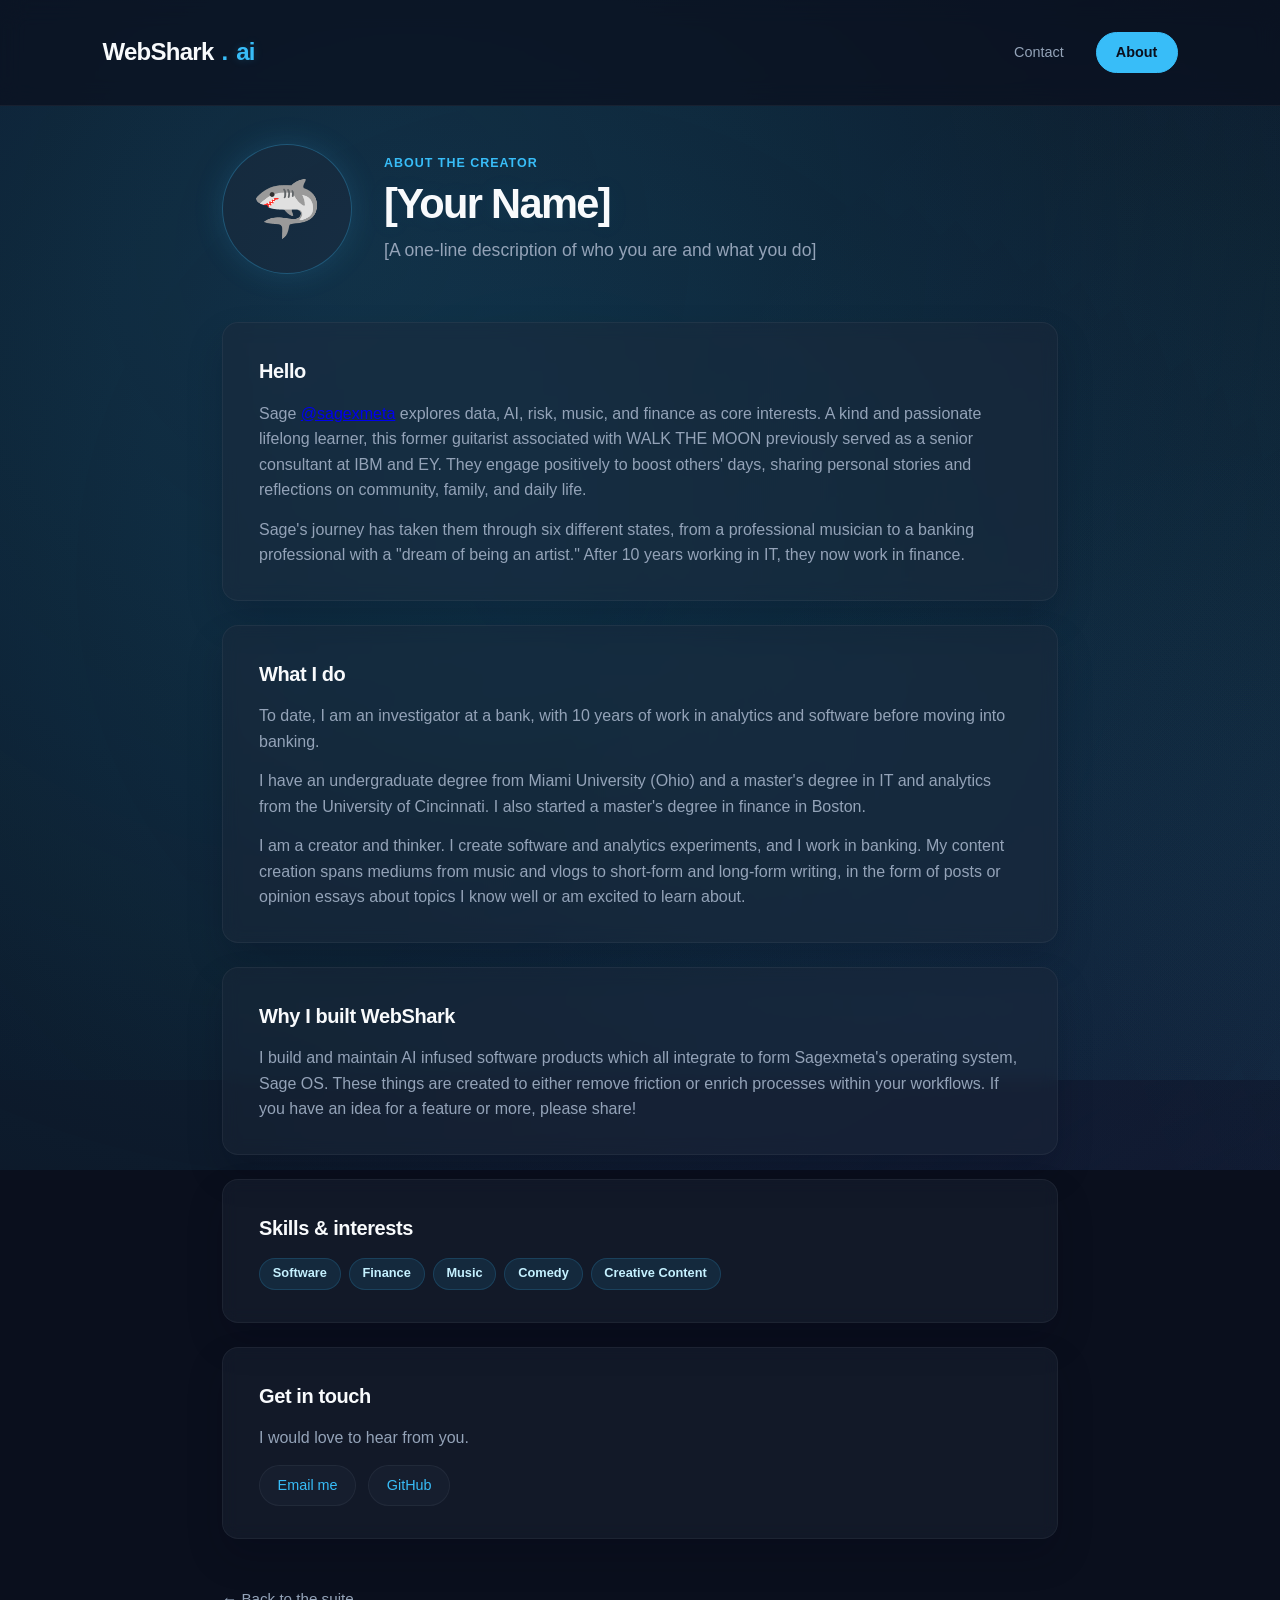
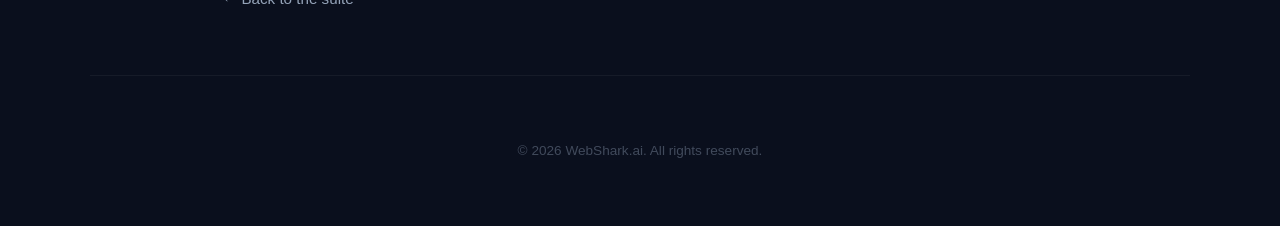
==== commit 8b9e2ac6: "Revise about section with personal and professional details Updated personal introduction and profes" ====
--- a/about.html
+++ b/about.html
@@ -36,26 +36,30 @@
 
         <section class="about-section" aria-labelledby="about-me-title">
             <h2 id="about-me-title">Hello</h2>
-            <p>[Write a short introduction here: who you are, where you are based if you want to share it, and what you care about.]</p>
-            <p>[Optional second paragraph: your story, your path, or anything you would like visitors to know about you.]</p>
+            <p>Sage <a href="https://github.com/sagexmeta" rel="noopener">@sagexmeta</a> explores data, AI, risk, music, and finance as core interests. A kind and passionate lifelong learner, this former guitarist associated with WALK THE MOON previously served as a senior consultant at IBM and EY. They engage positively to boost others' days, sharing personal stories and reflections on community, family, and daily life.</p>
+            <p>Sage's journey has taken them through six different states, from a professional musician to a banking professional with a "dream of being an artist." After 10 years working in IT, they now work in finance.</p>
         </section>
 
         <section class="about-section" aria-labelledby="about-work-title">
             <h2 id="about-work-title">What I do</h2>
-            <p>[Describe your work, profession, or studies in a sentence or two.]</p>
+            <p>To date, I am an investigator at a bank, with 10 years of work in analytics and software before moving into banking.</p>
+            <p>I have an undergraduate degree from Miami University (Ohio) and a master's degree in IT and analytics from the University of Cincinnati. I also started a master's degree in finance in Boston.</p>
+            <p>I am a creator and thinker. I create software and analytics experiments, and I work in banking. My content creation spans mediums from music and vlogs to short-form and long-form writing, in the form of posts or opinion essays about topics I know well or am excited to learn about.</p>
         </section>
 
         <section class="about-section" aria-labelledby="about-why-title">
             <h2 id="about-why-title">Why I built WebShark</h2>
-            <p>[Share what inspired you to create WebShark.ai and what you hope people get out of it.]</p>
+            <p>I build and maintain AI infused software products which all integrate to form Sagexmeta's operating system, Sage OS. These things are created to either remove friction or enrich processes within your workflows. If you have an idea for a feature or more, please share!</p>
         </section>
 
         <section class="about-section" aria-labelledby="about-skills-title">
             <h2 id="about-skills-title">Skills &amp; interests</h2>
             <ul class="about-tags">
-                <li>[Skill or interest]</li>
-                <li>[Skill or interest]</li>
-                <li>[Skill or interest]</li>
+                <li>Software</li>
+                <li>Finance</li>
+                <li>Music</li>
+                <li>Comedy</li>
+                <li>Creative Content</li>
             </ul>
         </section>
 
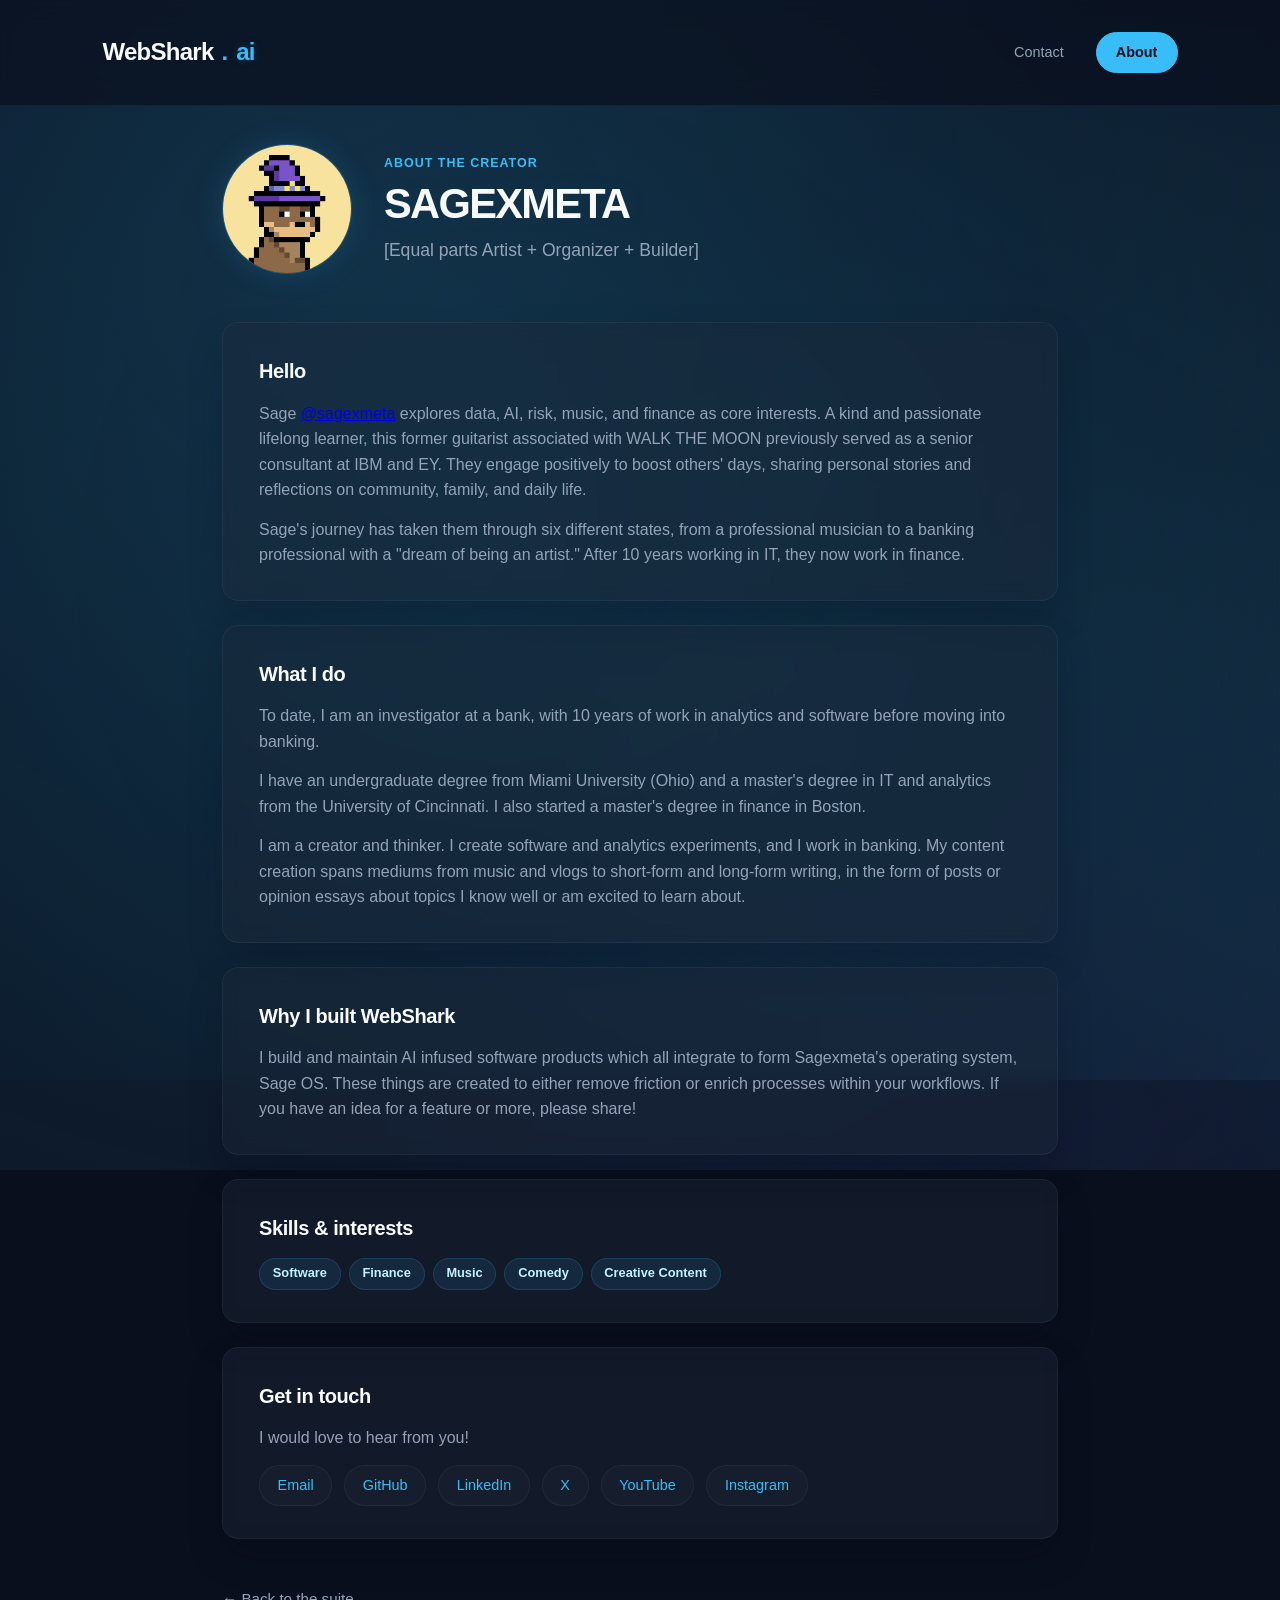
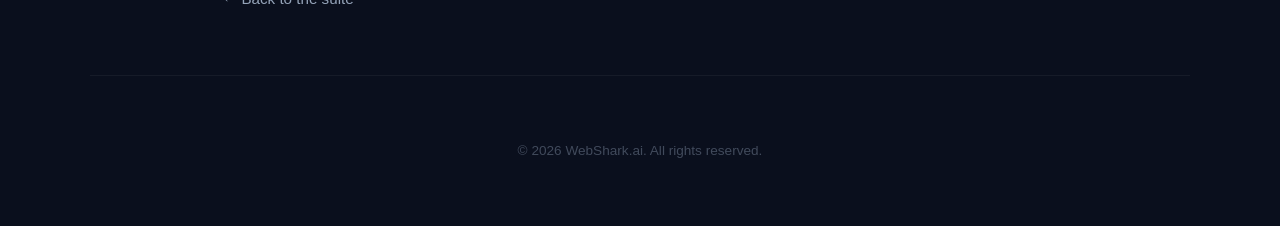
==== commit be9986f6: "Revise about section with new avatar and links Updated the avatar image and creator details in the a" ====
--- a/about.html
+++ b/about.html
@@ -22,15 +22,13 @@
 
     <main class="about-main">
         <section class="about-hero">
-            <div class="about-avatar" aria-hidden="true">
-                <!-- Optional: replace the emoji with your photo:
-                     <img src="your-photo.jpg" alt="Photo of [Your Name]"> -->
-                🦈
+            <div class="about-avatar">
+                <img src="purple-wizard.png" alt="Sagexmeta's profile picture" width="130" height="130">
             </div>
             <div>
                 <p class="about-kicker">About the creator</p>
-                <h1>[Your Name]</h1>
-                <p class="about-tagline">[A one-line description of who you are and what you do]</p>
+                <h1>SAGEXMETA</h1>
+                <p class="about-tagline">[Equal parts Artist + Organizer + Builder]</p>
             </div>
         </section>
 
@@ -65,12 +63,14 @@
 
         <section class="about-section" aria-labelledby="about-connect-title">
             <h2 id="about-connect-title">Get in touch</h2>
-            <p>I would love to hear from you.</p>
+            <p>I would love to hear from you!</p>
             <div class="about-links">
-                <a href="mailto:samreedcole7@gmail.com">Email me</a>
+                <a href="mailto:samreedcole7@gmail.com">Email</a>
                 <a href="https://github.com/sagexmeta" rel="noopener">GitHub</a>
-                <!-- Add more links, for example:
-                <a href="https://www.linkedin.com/in/your-profile" rel="noopener">LinkedIn</a> -->
+                <a href="https://www.linkedin.com/in/samrcole" rel="noopener">LinkedIn</a>
+                <a href="https://x.com/sagexmeta" rel="noopener">X</a>
+                <a href="https://www.youtube.com/@Sagexmeta" rel="noopener">YouTube</a>
+                <a href="https://www.instagram.com/sagexmeta007/" rel="noopener">Instagram</a>
             </div>
         </section>
 
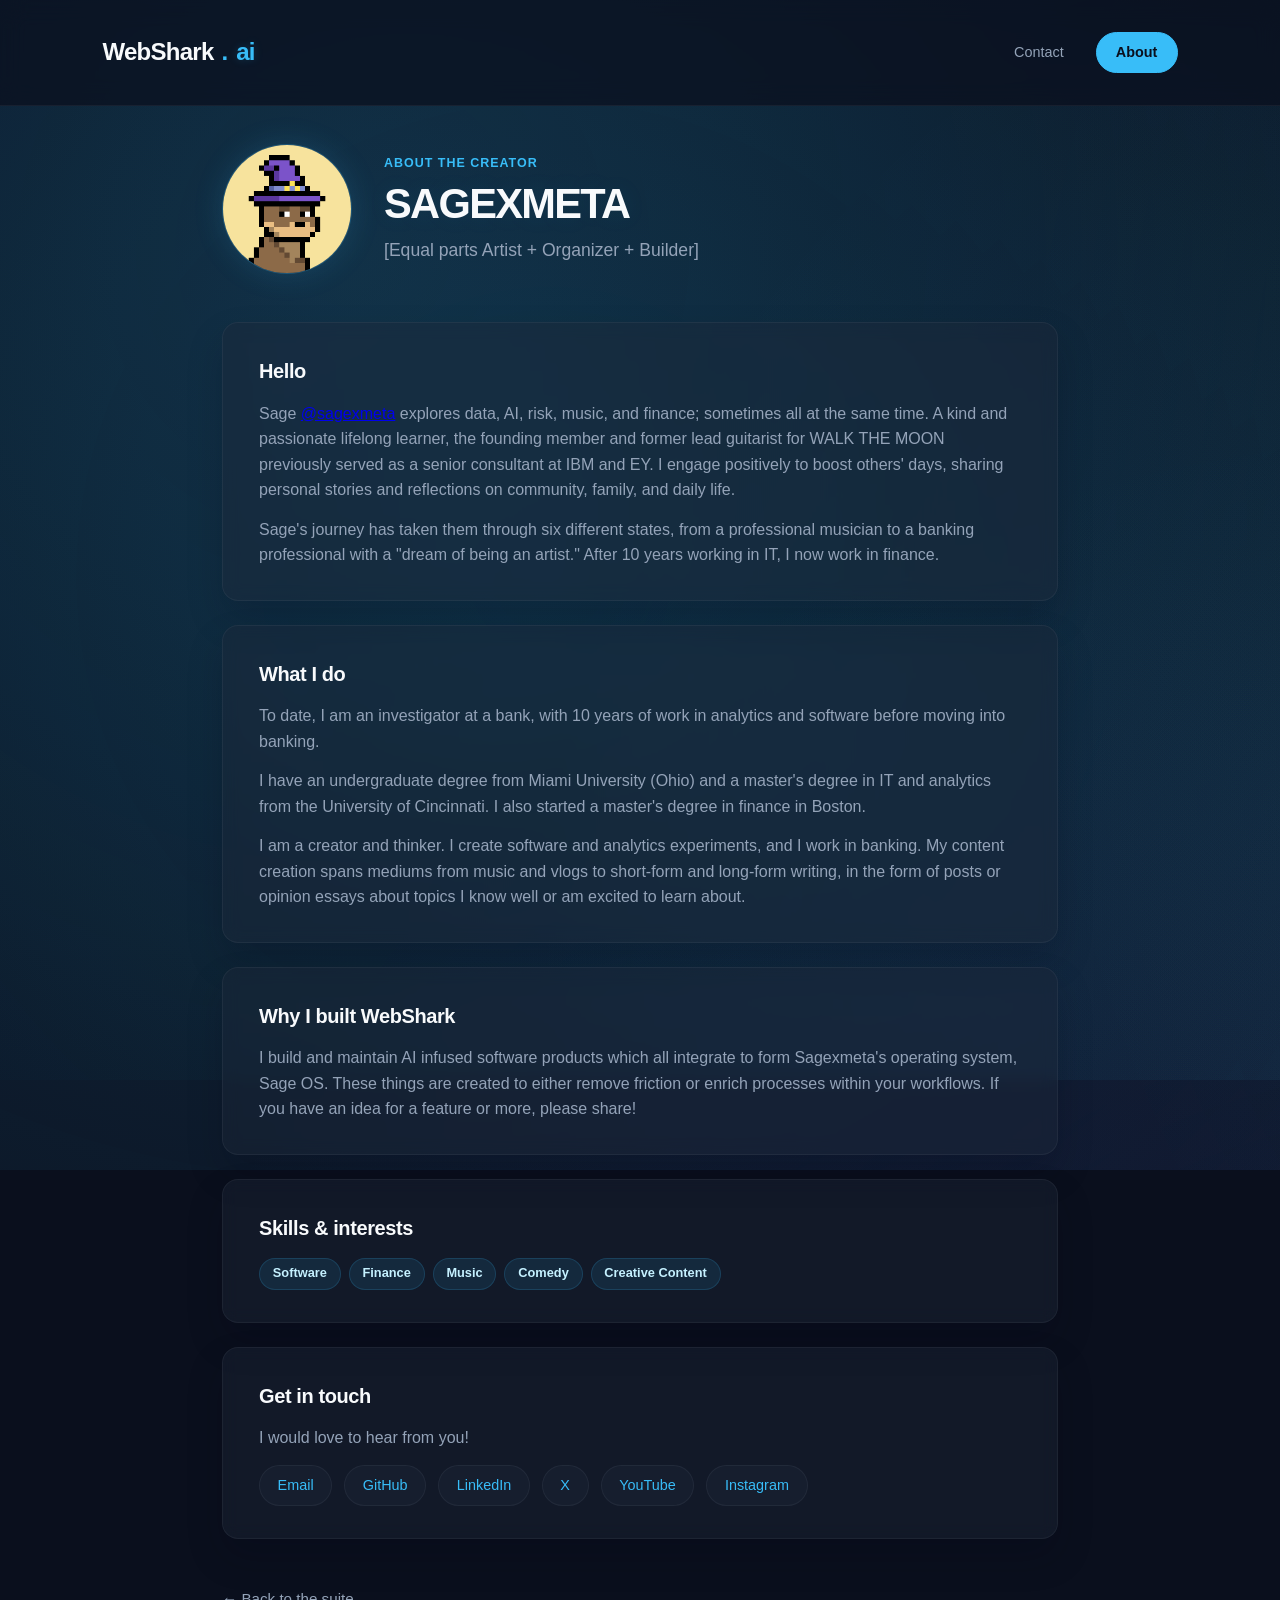
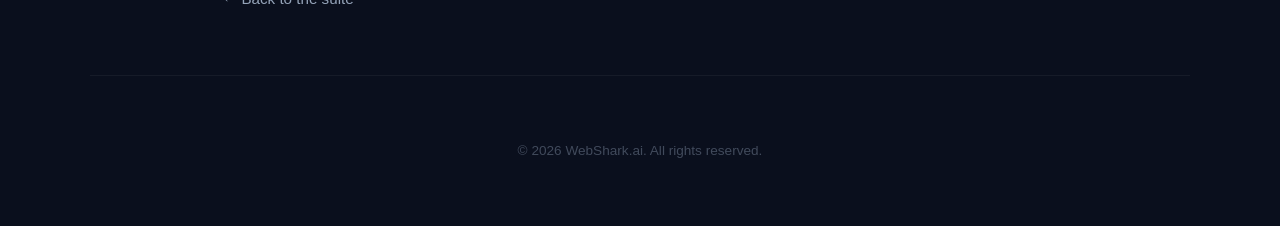
==== commit 601ef15d: "Revise personal description in about.html" ====
--- a/about.html
+++ b/about.html
@@ -34,8 +34,8 @@
 
         <section class="about-section" aria-labelledby="about-me-title">
             <h2 id="about-me-title">Hello</h2>
-            <p>Sage <a href="https://github.com/sagexmeta" rel="noopener">@sagexmeta</a> explores data, AI, risk, music, and finance as core interests. A kind and passionate lifelong learner, this former guitarist associated with WALK THE MOON previously served as a senior consultant at IBM and EY. They engage positively to boost others' days, sharing personal stories and reflections on community, family, and daily life.</p>
-            <p>Sage's journey has taken them through six different states, from a professional musician to a banking professional with a "dream of being an artist." After 10 years working in IT, they now work in finance.</p>
+            <p>Sage <a href="https://github.com/sagexmeta" rel="noopener">@sagexmeta</a> explores data, AI, risk, music, and finance; sometimes all at the same time. A kind and passionate lifelong learner, the founding member and former lead guitarist for WALK THE MOON previously served as a senior consultant at IBM and EY. I engage positively to boost others' days, sharing personal stories and reflections on community, family, and daily life.</p>
+            <p>Sage's journey has taken them through six different states, from a professional musician to a banking professional with a "dream of being an artist." After 10 years working in IT, I now work in finance.</p>
         </section>
 
         <section class="about-section" aria-labelledby="about-work-title">
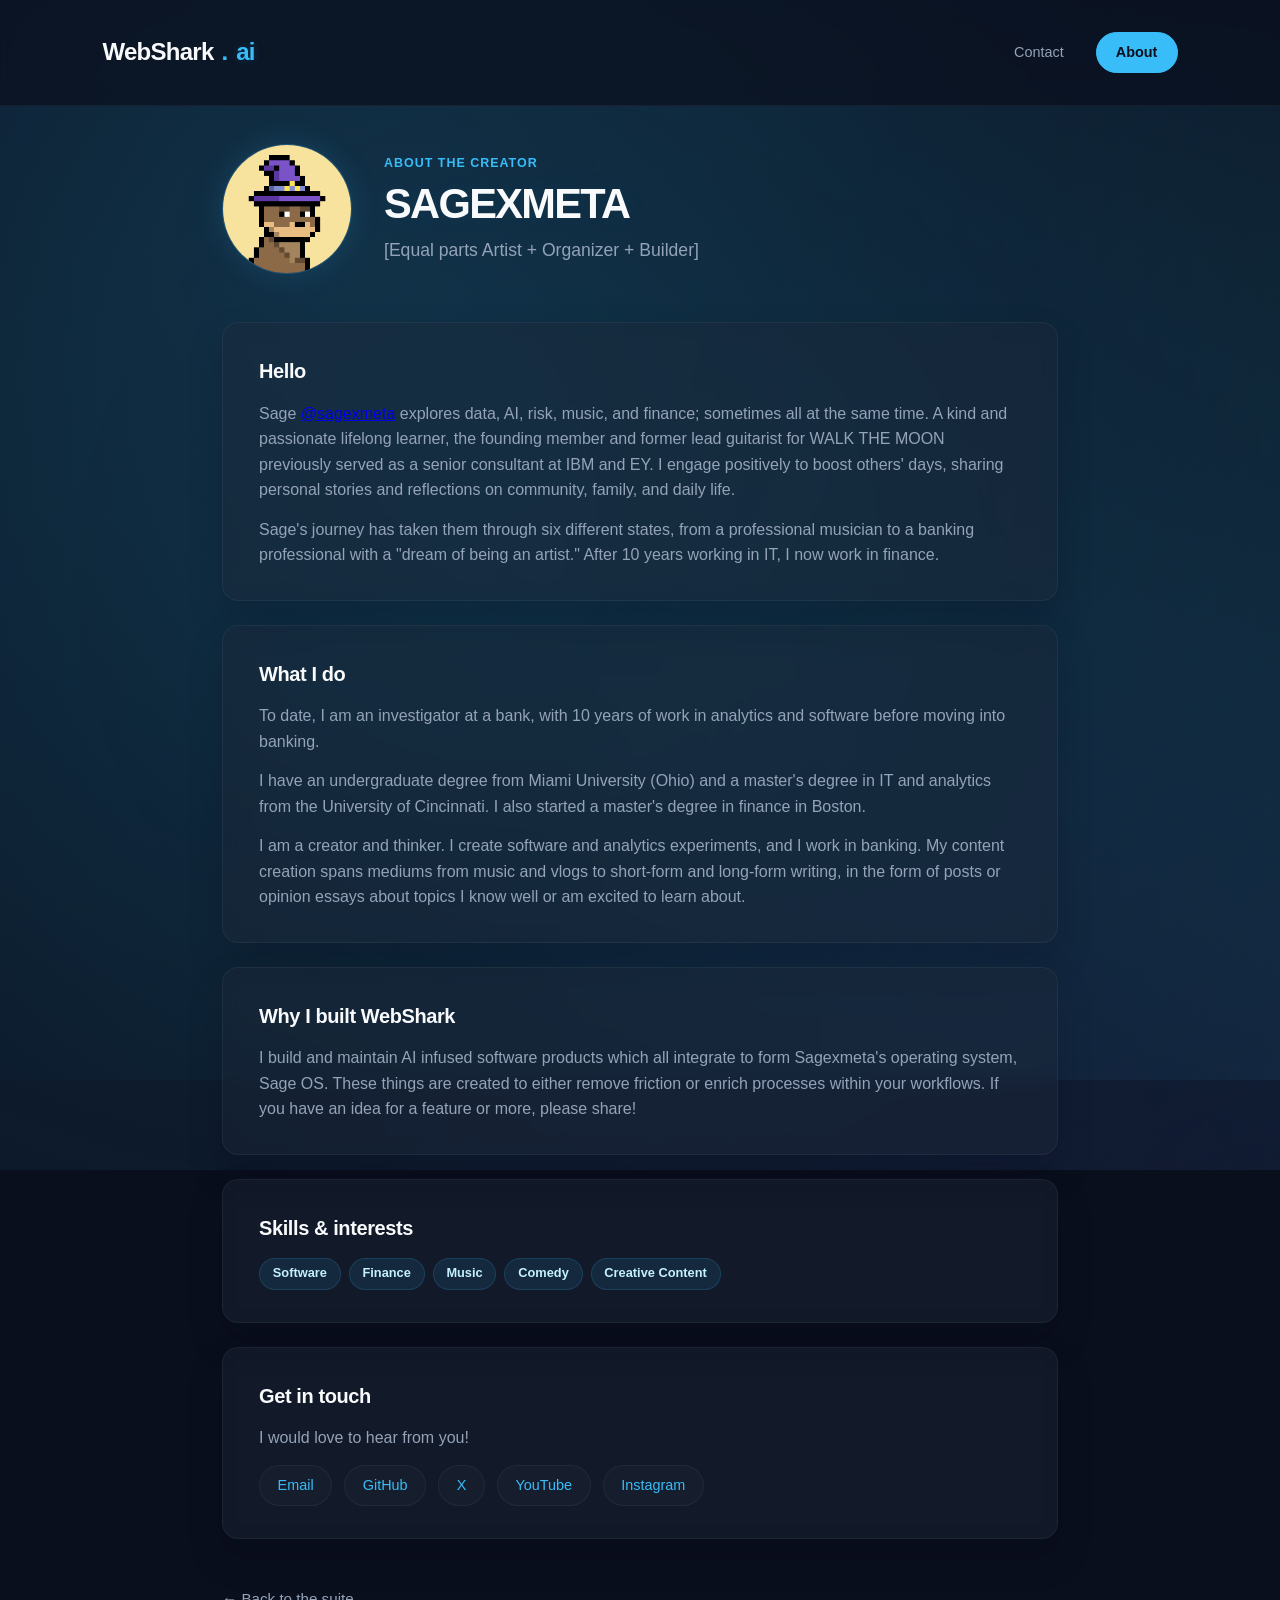
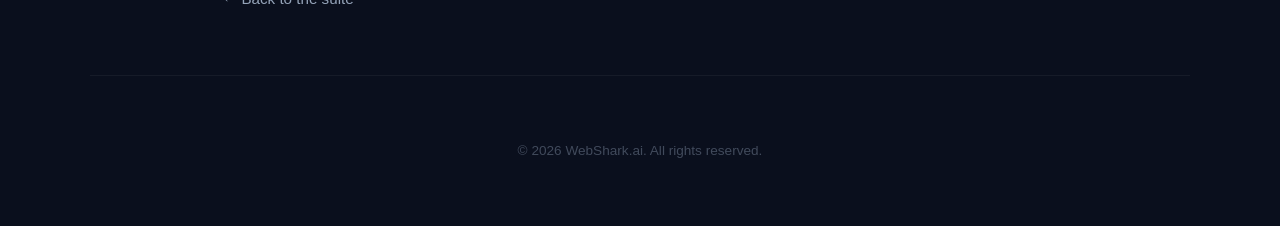
==== commit 32dcce70: "Remove LinkedIn link from about.html Removed LinkedIn link from the about page." ====
--- a/about.html
+++ b/about.html
@@ -67,7 +67,6 @@
             <div class="about-links">
                 <a href="mailto:samreedcole7@gmail.com">Email</a>
                 <a href="https://github.com/sagexmeta" rel="noopener">GitHub</a>
-                <a href="https://www.linkedin.com/in/samrcole" rel="noopener">LinkedIn</a>
                 <a href="https://x.com/sagexmeta" rel="noopener">X</a>
                 <a href="https://www.youtube.com/@Sagexmeta" rel="noopener">YouTube</a>
                 <a href="https://www.instagram.com/sagexmeta007/" rel="noopener">Instagram</a>
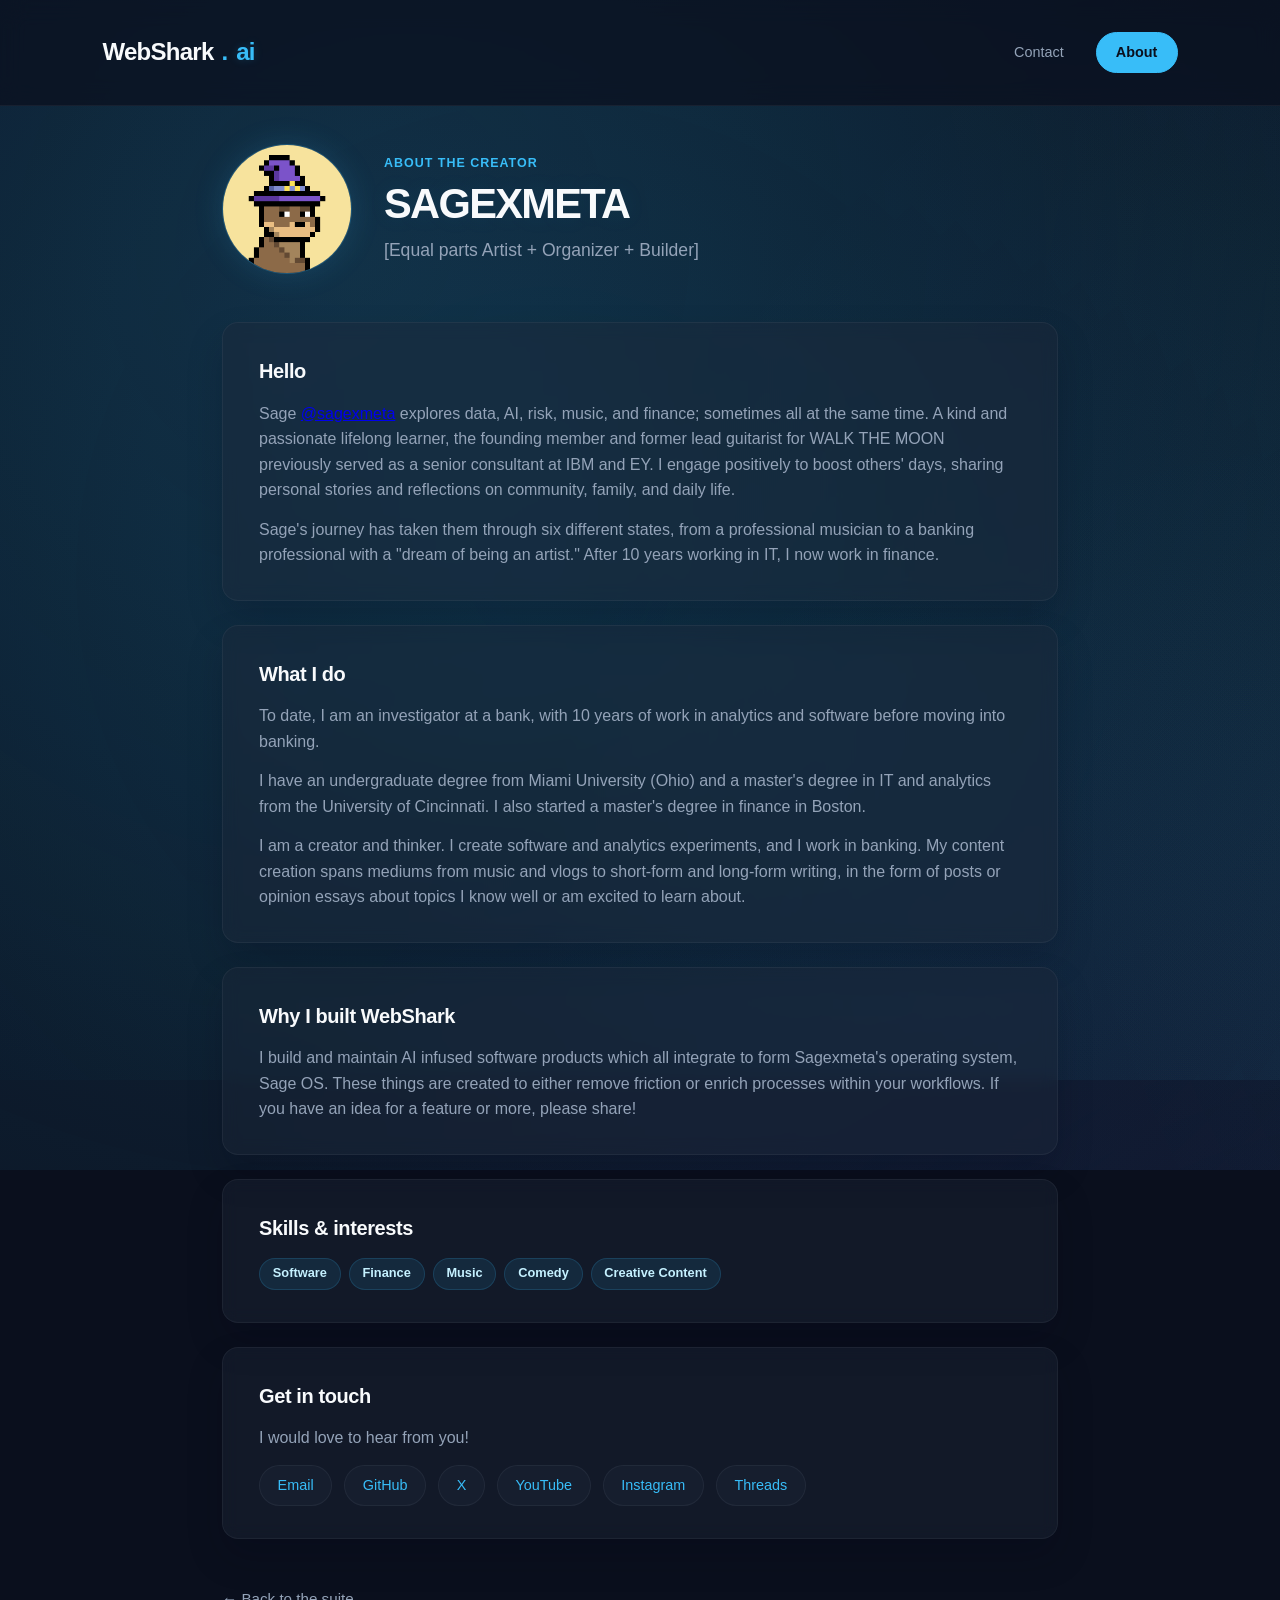
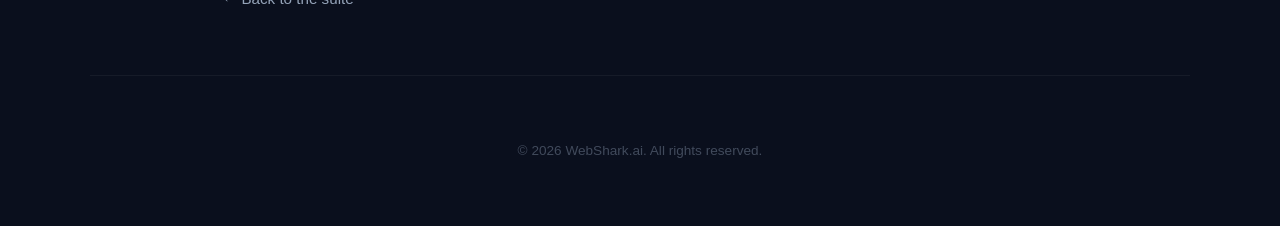
==== commit 8cde0480: "Add Threads link to about.html" ====
--- a/about.html
+++ b/about.html
@@ -70,6 +70,8 @@
                 <a href="https://x.com/sagexmeta" rel="noopener">X</a>
                 <a href="https://www.youtube.com/@Sagexmeta" rel="noopener">YouTube</a>
                 <a href="https://www.instagram.com/sagexmeta007/" rel="noopener">Instagram</a>
+                <a href="https://www.threads.com/@sagexmeta007" rel="noopener">Threads</a>
+                
             </div>
         </section>
 
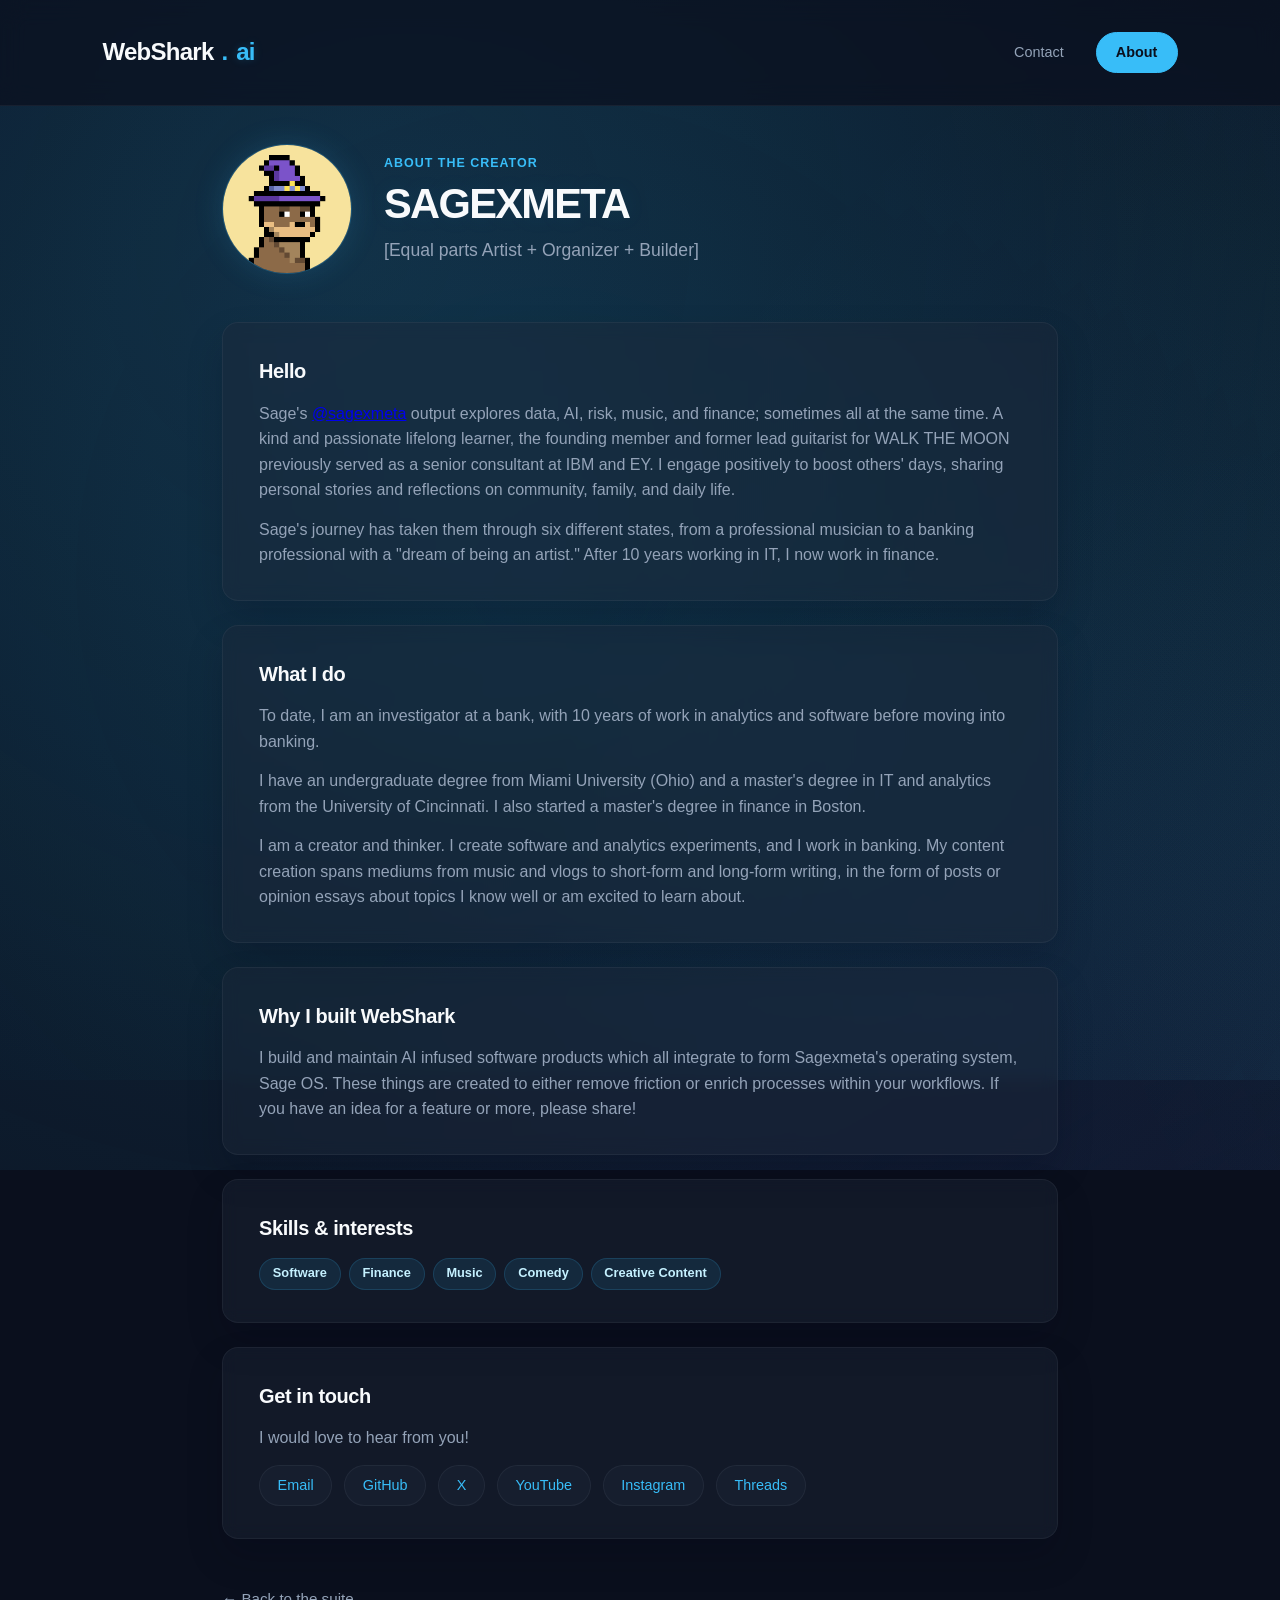
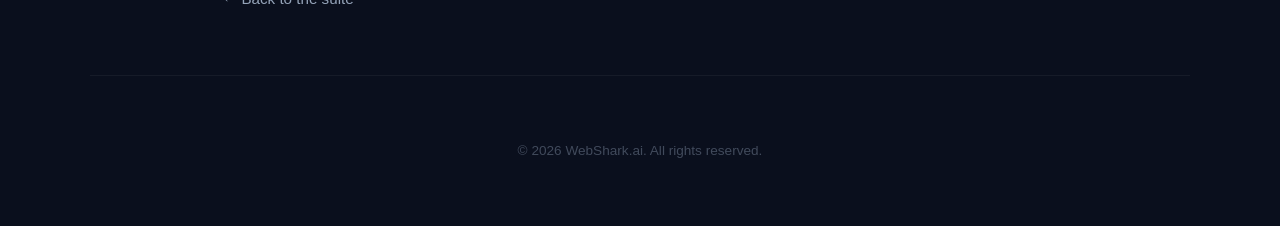
==== commit 10b1c2ed: "Update about section with new description" ====
--- a/about.html
+++ b/about.html
@@ -34,7 +34,7 @@
 
         <section class="about-section" aria-labelledby="about-me-title">
             <h2 id="about-me-title">Hello</h2>
-            <p>Sage <a href="https://github.com/sagexmeta" rel="noopener">@sagexmeta</a> explores data, AI, risk, music, and finance; sometimes all at the same time. A kind and passionate lifelong learner, the founding member and former lead guitarist for WALK THE MOON previously served as a senior consultant at IBM and EY. I engage positively to boost others' days, sharing personal stories and reflections on community, family, and daily life.</p>
+            <p>Sage's <a href="https://github.com/sagexmeta" rel="noopener">@sagexmeta</a> output explores data, AI, risk, music, and finance; sometimes all at the same time. A kind and passionate lifelong learner, the founding member and former lead guitarist for WALK THE MOON previously served as a senior consultant at IBM and EY. I engage positively to boost others' days, sharing personal stories and reflections on community, family, and daily life.</p>
             <p>Sage's journey has taken them through six different states, from a professional musician to a banking professional with a "dream of being an artist." After 10 years working in IT, I now work in finance.</p>
         </section>
 
--- a/styles.css
+++ b/styles.css
@@ -1883,7 +1883,249 @@
     }
 }
 
+/* ============================================================
+   Feature: SageOS Management Panel
+   ============================================================ */
+.sageos-panel {
+    position: fixed;
+    right: 0;
+    top: 0;
+    width: min(460px, 100vw);
+    height: 100vh;
+    background: rgba(10, 15, 29, 0.96);
+    backdrop-filter: blur(12px);
+    -webkit-backdrop-filter: blur(12px);
+    border-left: 1px solid var(--card-border);
+    box-shadow: -10px 0 40px rgba(0, 0, 0, 0.4);
+    z-index: 8600;
+    display: flex;
+    flex-direction: column;
+    transform: translateX(100%);
+    transition: transform 0.3s cubic-bezier(0.16, 1, 0.3, 1);
+    overflow-y: auto;
+    overscroll-behavior: contain;
+}
+
+.sageos-panel:not([hidden]) {
+    transform: translateX(0);
+}
+
+.sageos-panel[hidden] {
+    display: none;
+}
+
+.sageos-header {
+    padding: 1.35rem 1.5rem;
+    border-bottom: 1px solid var(--card-border);
+    position: relative;
+}
+
+.sageos-header h2 {
+    font-size: 1.25rem;
+    font-weight: 700;
+    margin-bottom: 0.35rem;
+}
+
+.sageos-subtitle {
+    margin: 0;
+    color: var(--text-muted);
+    font-size: 0.85rem;
+}
+
+.sageos-close {
+    position: absolute;
+    top: 0.9rem;
+    right: 0.9rem;
+    background: none;
+    border: none;
+    color: var(--text-main);
+    font-size: 1.8rem;
+    width: 2.4rem;
+    height: 2.4rem;
+    border-radius: 50%;
+    cursor: pointer;
+    transition: background 0.2s ease, color 0.2s ease;
+}
+
+.sageos-close:hover {
+    background: rgba(56, 189, 248, 0.12);
+    color: var(--accent);
+}
+
+.sageos-content {
+    flex: 1;
+    padding: 1.25rem 1.5rem 1.6rem;
+}
+
+.sageos-section {
+    display: flex;
+    flex-direction: column;
+    gap: 0.9rem;
+}
+
+.sageos-section h3 {
+    font-size: 1rem;
+    font-weight: 600;
+}
+
+.sageos-copy {
+    color: var(--text-muted);
+    font-size: 0.88rem;
+}
+
+.sageos-field {
+    display: flex;
+    flex-direction: column;
+    gap: 0.4rem;
+}
+
+.sageos-field label {
+    font-size: 0.8rem;
+    letter-spacing: 0.03em;
+    text-transform: uppercase;
+    color: #c7d4e8;
+}
+
+.sageos-input,
+.sageos-select {
+    width: 100%;
+    border: 1px solid var(--card-border);
+    border-radius: 10px;
+    background: rgba(30, 41, 59, 0.45);
+    color: var(--text-main);
+    padding: 0.6rem 0.7rem;
+    font: inherit;
+}
+
+.sageos-input:focus,
+.sageos-select:focus {
+    outline: none;
+    border-color: rgba(56, 189, 248, 0.5);
+    box-shadow: 0 0 0 3px rgba(56, 189, 248, 0.12);
+}
+
+.sageos-auth-actions,
+.sageos-instance-actions {
+    display: grid;
+    grid-template-columns: repeat(2, minmax(0, 1fr));
+    gap: 0.65rem;
+}
+
+.sageos-primary,
+.sageos-secondary,
+.sageos-link {
+    border-radius: 999px;
+    font: inherit;
+    font-size: 0.86rem;
+    font-weight: 600;
+    cursor: pointer;
+    transition: transform 0.2s ease, box-shadow 0.2s ease, background 0.2s ease;
+}
+
+.sageos-primary {
+    border: none;
+    background: var(--accent);
+    color: var(--bg-dark);
+    padding: 0.62rem 1rem;
+}
+
+.sageos-primary:hover {
+    transform: translateY(-1px);
+    box-shadow: 0 8px 20px rgba(56, 189, 248, 0.35);
+}
+
+.sageos-secondary {
+    border: 1px solid var(--card-border);
+    background: rgba(30, 41, 59, 0.45);
+    color: var(--text-main);
+    padding: 0.58rem 0.8rem;
+}
+
+.sageos-secondary:hover {
+    border-color: rgba(56, 189, 248, 0.35);
+    background: rgba(56, 189, 248, 0.12);
+    transform: translateY(-1px);
+}
+
+.sageos-secondary:disabled {
+    cursor: not-allowed;
+    opacity: 0.5;
+    transform: none;
+}
+
+.sageos-link {
+    border: none;
+    background: transparent;
+    color: var(--accent);
+    padding: 0;
+}
+
+.sageos-session-row {
+    display: flex;
+    justify-content: space-between;
+    align-items: center;
+    gap: 0.75rem;
+}
+
+.sageos-instance-list {
+    display: flex;
+    flex-direction: column;
+    gap: 0.55rem;
+    max-height: 240px;
+    overflow-y: auto;
+    padding-right: 0.25rem;
+}
+
+.sageos-instance-item {
+    width: 100%;
+    border: 1px solid var(--card-border);
+    background: rgba(30, 41, 59, 0.42);
+    color: var(--text-main);
+    text-align: left;
+    border-radius: 10px;
+    padding: 0.62rem 0.75rem;
+    display: flex;
+    flex-direction: column;
+    gap: 0.1rem;
+    cursor: pointer;
+}
+
+.sageos-instance-item strong {
+    font-size: 0.86rem;
+}
+
+.sageos-instance-item span {
+    color: var(--text-muted);
+    font-size: 0.78rem;
+}
+
+.sageos-instance-item:hover,
+.sageos-instance-item.is-active {
+    border-color: rgba(56, 189, 248, 0.45);
+    box-shadow: 0 0 0 2px rgba(56, 189, 248, 0.1);
+}
+
+.sageos-empty {
+    color: var(--text-muted);
+    font-size: 0.88rem;
+    padding: 0.4rem 0.1rem;
+}
+
+.sageos-launch {
+    margin-top: 0.25rem;
+}
+
+@media (max-width: 640px) {
+    .sageos-panel {
+        width: 100vw;
+    }
+}
+
 @media (prefers-reduced-motion: reduce) {
+    .sageos-panel {
+        transition: none;
+    }
+
     .sharkboard-panel {
         transition: none;
     }
